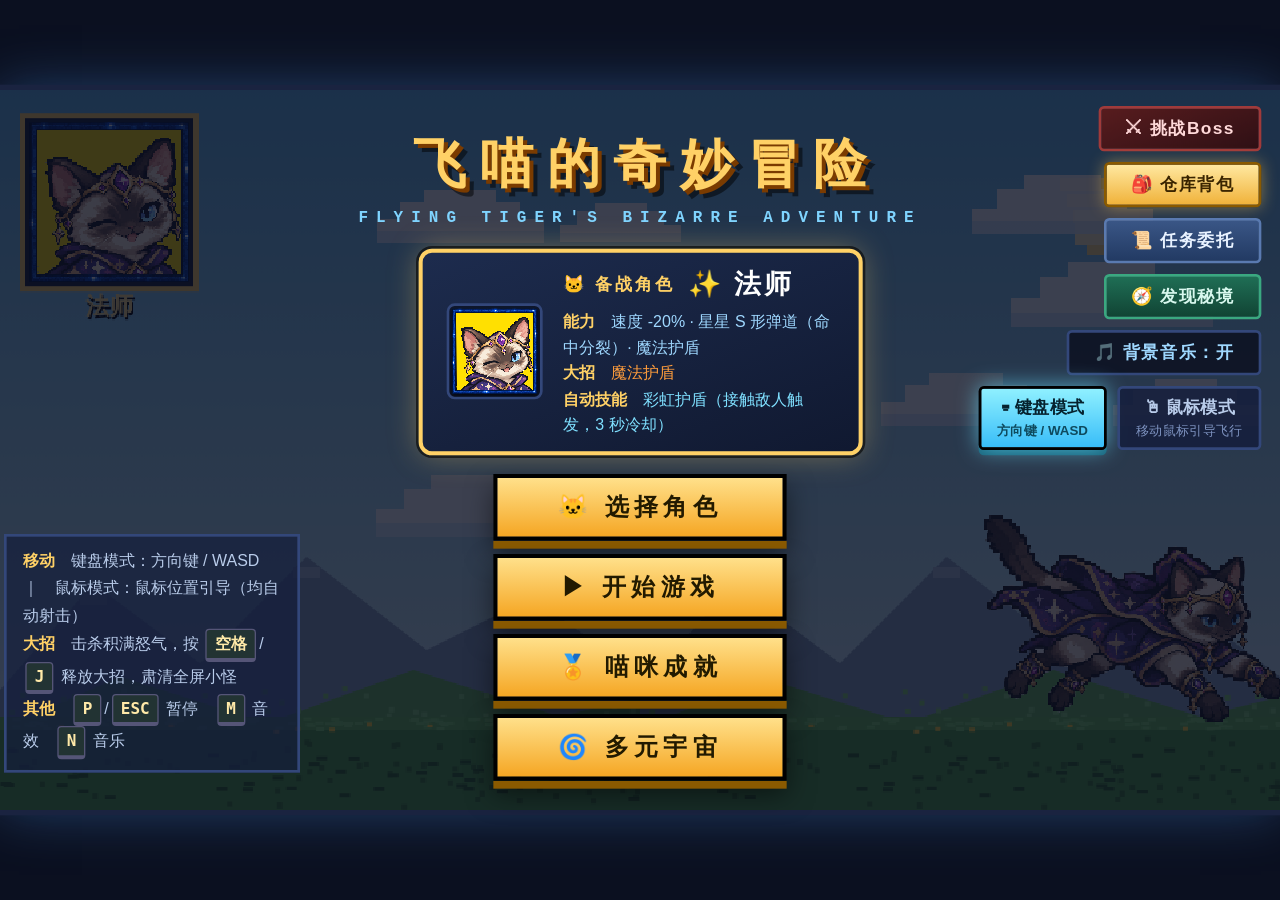
==== index.html @ e4de3551 "移除火焰/寒冰/毒液弹道的强制推荐(guaranteed)，三选一与Boss挑战部署不再锁卡 删除 flame/poison/ice 三张元素弹道卡的 guaranteed 强制入选项规则；普通成长三" ====
﻿﻿﻿﻿﻿﻿﻿﻿﻿﻿﻿﻿﻿﻿﻿﻿﻿﻿﻿﻿﻿﻿﻿﻿﻿﻿<!DOCTYPE html>
<html lang="zh-CN">
<head>
<meta charset="UTF-8">
<meta name="viewport" content="width=device-width, initial-scale=1.0">
<meta http-equiv="Cache-Control" content="no-cache, must-revalidate">
<meta http-equiv="Pragma" content="no-cache">
<meta http-equiv="Expires" content="0">
<title>飞喵的奇妙冒险 · 横版弹幕射击</title>
<link rel="stylesheet" href="css/style.css?v=20260919r8">
</head>
<body>
<div id="game-wrap">
  <canvas id="game" width="960" height="540"></canvas>

  <!-- 局内 HUD -->
  <div id="hud" class="hidden">
    <!-- 左上角：轮次 / 成长 / 击破 / 命 -->
    <div class="hud-topleft">
      <div class="hud-info">
        <span id="round-text">第 1 轮</span>
        <span id="level-text">成长 0 次</span>
        <span id="score-text">击破 0</span>
        <span id="lives-text" class="lives-text">❤❤❤</span>
      </div>
    </div>
    <!-- 右上角：近战技能 + 音效/音乐开关 -->
    <div class="hud-right">
      <div id="melee-box" title="近战爪击">
        <div id="melee-icon">爪</div>
        <div id="melee-cd"></div>
      </div>
      <div class="hud-btns">
        <button id="bgm-btn" type="button">音乐 开</button>
        <button id="mute-btn" type="button">音效 开</button>
      </div>
    </div>
    <!-- 左下角：生命 / 能量 -->
    <div class="hud-bottomleft">
      <div class="bar-row">
        <span class="bar-label">生命</span>
        <div class="bar-outer">
          <div id="hp-bar" class="bar-inner hp"></div>
          <span id="hp-text" class="bar-text">100/100</span>
        </div>
      </div>
      <div class="bar-row">
        <span class="bar-label">能量</span>
        <div class="bar-outer energy-outer">
          <div id="xp-bar" class="bar-inner xp"></div>
          <span id="xp-text" class="bar-text">0/10</span>
        </div>
      </div>
    </div>
    <!-- 屏幕中线正下方：怒气 -->
    <div class="hud-rage">
      <span class="rage-label">怒气</span>
      <div class="bar-outer rage-outer" id="rage-box">
        <div id="rage-bar" class="bar-inner rage"></div>
        <span id="rage-text" class="bar-text rage-text">0/100</span>
      </div>
    </div>
  </div>

  <!-- Boss 血条 -->
  <div id="boss-hud" class="hidden">
    <div id="boss-name">火焰飞猪王</div>
    <div class="boss-bar-outer">
      <div class="boss-bar-clip">
        <div id="boss-bar-ghost" class="boss-bar-layer"></div>
        <div id="boss-bar" class="boss-bar-inner"></div>
        <div class="boss-bar-sheen"></div>
        <div id="boss-bar-flash" class="boss-bar-layer"></div>
        <canvas id="boss-bar-fx"></canvas>
      </div>
    </div>
  </div>

  <!-- Boss 预警 -->
  <div id="boss-warn" class="hidden">
    <div class="warn-flash"></div>
    <div class="warn-text">⚠ 警 告 ⚠<br><span id="warn-sub">强大的气息逼近了！</span></div>
  </div>

  <!-- 升级三选一 -->
  <div id="levelup" class="hidden">
    <div class="lu-title" id="lu-title">⚡ 飞喵成长 ⚡</div>
    <div class="lu-sub" id="lu-sub">选择一项强化（按 1 / 2 / 3 或点击）</div>
    <!-- Boss 挑战·战前部署：进度 + 自动选择 -->
    <div id="lu-deploy-bar" class="hidden">
      <span id="lu-deploy-prog">战前部署 0/24</span>
      <button id="lu-auto-btn" type="button">🤖 自动选择</button>
    </div>
    <div id="lu-cards"></div>
  </div>

  <!-- 开始菜单 -->
  <div id="menu">
    <!-- 右上角：仓库入口 + 任务委托 + 秘境发现 + 背景音乐开关 + 操作模式切换 -->
    <div class="menu-topright">
      <button id="menu-bc-btn" class="audio-btn bc-entry-btn" type="button">⚔ 挑战Boss</button>
      <button id="menu-wh-btn" class="audio-btn wh-entry-btn" type="button">🎒 仓库背包</button>
      <button id="menu-mission-btn" class="audio-btn ms-entry-btn" type="button">📜 任务委托</button>
      <button id="menu-discover-btn" class="audio-btn dv-entry-btn" type="button">🧭 发现秘境<span class="entry-dot"></span></button>
      <button id="menu-bgm-btn" class="audio-btn" type="button">🎵 背景音乐：开</button>
      <div class="mode-row">
        <button id="mode-keyboard" class="mode-btn active" type="button">⌨ 键盘模式<small>方向键 / WASD</small></button>
        <button id="mode-mouse" class="mode-btn" type="button">🖱 鼠标模式<small>移动鼠标引导飞行</small></button>
      </div>
    </div>

    <div class="title-cn">飞喵的奇妙冒险</div>
    <div class="title-en">FLYING TIGER'S BIZARRE ADVENTURE</div>

    <!-- 备战角色（醒目）：头像 + 名称 + 能力/大招/自动技能 -->
    <div class="standby-hero">
      <div class="standby-avatar" id="standby-avatar"></div>
      <div class="standby-info">
        <div class="standby-row">
          <span class="standby-label">🐱 备战角色</span>
          <span id="standby-name">小白</span>
        </div>
        <div class="standby-detail" id="standby-detail"></div>
      </div>
    </div>

    <div class="menu-main">
      <button id="select-btn" class="big-btn" type="button">🐱 选择角色</button>
      <button id="start-btn" class="big-btn" type="button">▶ 开始游戏</button>
      <button id="ach-btn" class="big-btn ach-btn" type="button">🏅 喵咪成就</button>
      <button id="menu-map-btn" class="big-btn map-btn" type="button" title="点击切换地图">🌀 多元宇宙</button>
    </div>

    <!-- 操作说明：左侧靠下（去掉近战/强化/轮次） -->
    <div class="menu-ctrl">
      <div><b>移动</b>　键盘模式：方向键 / WASD　｜　鼠标模式：鼠标位置引导（均自动射击）</div>
      <div><b>大招</b>　击杀积满怒气，按 <kbd>空格</kbd>/<kbd>J</kbd> 释放大招，肃清全屏小怪</div>
      <div><b>其他</b>　<kbd>P</kbd>/<kbd>ESC</kbd> 暂停　<kbd>M</kbd> 音效　<kbd>N</kbd> 音乐</div>
    </div>
  </div>

  <!-- 暂停 -->
  <div id="pause" class="hidden">
    <div class="pause-text">暂 停</div>
    <div class="pause-btns">
      <button id="pause-resume-btn" class="pause-btn" type="button">▶ 继续游戏</button>
      <button id="pause-restart-btn" class="pause-btn" type="button">↻ 重新开始</button>
      <button id="pause-select-btn" class="pause-btn" type="button">🐱 角色选择</button>
    </div>
  </div>

  <!-- 角色选择 -->
  <div id="charsel" class="hidden">
    <div id="charsel-title">选择出战角色</div>
    <div id="char-grid"></div>
    <button id="char-back-btn" class="pause-btn alt" type="button">← 返回菜单</button>
  </div>

  <!-- 喵咪成就 -->
  <div id="ach-panel" class="hidden">
    <div id="ach-title">🏅 喵咪成就</div>
    <div id="ach-progress">已解锁 0 / 0</div>
    <div id="ach-list"></div>
    <button id="ach-back-btn" class="pause-btn alt" type="button">← 返回菜单</button>
  </div>

  <!-- 仓库（背包）：藏品 / 文书 / 道具 -->
  <div id="wh-panel" class="hidden">
    <div id="wh-head">
      <div id="wh-title">🎒 仓库</div>
      <div class="wh-tabs">
        <button class="wh-tab active" type="button" data-tab="coll">🏺 藏品</button>
        <button class="wh-tab" type="button" data-tab="doc">📜 文书</button>
        <button class="wh-tab" type="button" data-tab="item">🎁 道具</button>
      </div>
      <button id="wh-back-btn" class="pause-btn alt" type="button">← 返回菜单</button>
    </div>
    <div id="wh-body">
      <!-- 藏品列表（20 槽位） -->
      <div id="wh-coll-list" class="wh-view"></div>
      <!-- 藏品详情 -->
      <div id="wh-coll-detail" class="wh-view wh-detail hidden">
        <div class="wh-cd-left">
          <div id="wh-cd-canvas-box"></div>
        </div>
        <div class="wh-cd-right">
          <div id="wh-cd-name"></div>
          <div id="wh-cd-desc"></div>
          <div class="wh-cd-meta"><b>来源</b><span id="wh-cd-source"></span></div>
          <div class="wh-cd-meta"><b>发现者</b><span id="wh-cd-finder"></span></div>
          <div id="wh-cd-reward"></div>
          <div id="wh-cd-prog-txt"></div>
          <div class="wh-prog-outer wh-cd-bar"><div id="wh-cd-prog-inner" class="wh-prog-inner"></div></div>
          <button id="wh-invest-btn" class="wh-invest-btn" type="button"></button>
          <button id="wh-cd-back" class="pause-btn alt" type="button">← 返回藏品列表</button>
        </div>
      </div>
      <!-- 文书列表（20 槽位） -->
      <div id="wh-doc-list" class="wh-view"></div>
      <!-- 文书阅读器 -->
      <div id="wh-doc-reader" class="wh-view wh-reader hidden">
        <div class="wh-dr-head">
          <div id="wh-dr-title"></div>
          <div id="wh-dr-author"></div>
        </div>
        <div class="wh-dr-content">
          <div id="wh-dr-art"></div>
          <div id="wh-dr-text"></div>
        </div>
        <button id="wh-dr-back" class="pause-btn alt" type="button">← 返回文书列表</button>
      </div>
      <!-- 道具列表 -->
      <div id="wh-item-list" class="wh-view hidden"></div>
    </div>
  </div>

  <!-- 任务委托 -->
  <div id="ms-panel" class="hidden">
    <div id="ms-head">
      <div id="ms-title">📜 任务委托</div>
      <div id="ms-fish">🐟 小鱼干 0</div>
      <button id="ms-back-btn" class="pause-btn alt" type="button">← 返回菜单</button>
    </div>
    <div id="ms-body">
      <div id="ms-list"></div>
      <div id="ms-detail"></div>
    </div>
  </div>

  <!-- 秘境发现 -->
  <div id="dv-panel" class="hidden">
    <div id="dv-head">
      <div id="dv-title">🧭 发现秘境</div>
      <button id="dv-back-btn" class="pause-btn alt" type="button">← 返回菜单</button>
    </div>
    <div id="dv-grid"></div>
  </div>

  <!-- 阵亡委托结算 -->
  <div id="ms-settle" class="hidden">
    <div class="ms-settle-box">
      <div class="ms-settle-top">
        <span id="mss-count">委托结果 1/1</span>
        <span id="mss-skip" role="button">跳过全部</span>
      </div>
      <div id="mss-body"></div>
      <button id="mss-next" class="pause-btn" type="button">下一个</button>
    </div>
  </div>

  <!-- 游戏结束 -->
  <div id="gameover" class="hidden">
    <div class="go-title">飞喵陨落</div>
    <div id="go-stats" class="go-stats"></div>
    <div class="go-btns">
      <button id="restart-btn" class="big-btn" type="button">↻ 再战一场</button>
      <button id="home-btn" class="big-btn go-home" type="button">🏠 返回主页</button>
    </div>
  </div>

  <!-- 月痕沙海通关奖励 -->
  <div id="reward" class="hidden">
    <div class="reward-inner">
      <div class="reward-title">🏆 通关奖励 🏆</div>
      <div class="reward-sub">你战胜了狮身人面像，从墓室中带出了……</div>
      <div class="reward-coin">
        <div class="coin-icon">🪙</div>
        <div class="coin-name">古钱币</div>
        <div class="coin-amount">× 1</div>
      </div>
      <div class="reward-hint" id="reward-hint">（4 秒后可点击任意位置返回主界面）</div>
    </div>
  </div>

  <!-- Boss 挑战：Boss 选择界面 -->
  <div id="bc-panel" class="hidden">
    <div id="bc-head">
      <div id="bc-title">⚔ Boss 挑战</div>
      <div id="bc-fish">🐟 小鱼干 0</div>
      <button id="bc-back-btn" class="pause-btn alt" type="button">← 返回菜单</button>
    </div>
    <div id="bc-tip">点击 Boss 卡片发起讨伐 · 限定 Boss 在专属场景作战，通用 Boss 进入随机场景</div>
    <div id="bc-list-body"></div>
  </div>

  <!-- Boss 挑战：5 秒倒计时 -->
  <div id="bc-countdown" class="hidden">
    <div id="bc-cd-label">⚔ Boss 即将登场 ⚔</div>
    <div id="bc-cd-num">5</div>
  </div>

  <!-- Boss 挑战：结算（战斗结算 + 委托结果） -->
  <div id="bc-settle" class="hidden">
    <div class="bc-settle-box">
      <div id="bc-settle-title">🏆 讨伐成功</div>
      <div id="bc-settle-stat" class="bc-settle-block"></div>
      <div id="bc-settle-mission" class="bc-settle-block"></div>
      <button id="bc-settle-btn" class="bc-settle-btn" type="button">返回主页</button>
    </div>
  </div>

  <!-- 子弹风格二选一（预览 ?styleui=1） -->
  <div id="stylepick" class="hidden">
    <button id="sp-close" type="button">×</button>
    <div class="sp-head">
      <div class="sp-kicker">基础子弹已达最高强度</div>
      <div class="sp-title" id="sp-title">小白 · 风格觉醒</div>
      <div class="sp-sub">选择一条专属风格路线，立即替换全部基础弹道（多弹道 / 分裂弹 / 并行弹）；元素附加弹不受影响，风格一旦选定不可更换</div>
    </div>
    <div class="sp-switch">
      <button id="sp-prev" type="button">‹</button>
      <div class="sp-hero">
        <img id="sp-avatar" alt="">
        <span id="sp-hero-name">小白</span>
        <span class="sp-base-tag">基础弹：<b id="sp-base"></b></span>
      </div>
      <button id="sp-next" type="button">›</button>
    </div>
    <div id="sp-cards"></div>
    <div class="sp-foot">风格预览：点击卡片或按 1 / 2 查看锁定反馈　·　← / → 切换英雄（共 7 名）　·　Esc 关闭</div>
  </div>

  <!-- Boss 挑战：奖励 -->
  <div id="bc-reward" class="hidden">
    <div class="bc-rw-box">
      <div class="bc-rw-title">🎁 讨伐赏金</div>
      <div class="bc-rw-fish">🐟</div>
      <div id="bc-rw-name" class="bc-rw-name"></div>
      <div id="bc-rw-amount" class="bc-rw-amount"></div>
      <button id="bc-rw-btn" class="bc-settle-btn go" type="button">收下并返回</button>
    </div>
  </div>
</div>

<script src="js/sprites.js?v=20260917r3"></script>
<script src="js/characters.js?v=20260914r2"></script>
<script src="js/bulletstyles.js?v=20260919r1"></script>
<script src="js/config.js?v=20260919r18"></script>
<script src="js/audio.js?v=20260917r1"></script>
<script src="js/music.js?v=20260914r3"></script>
<script src="js/achievements.js?v=20260909r2"></script>
<script src="js/warehouse.js?v=20260914r4"></script>
<script src="js/missions.js?v=20260914r2"></script>
<script src="js/entities.js?v=20260919r30"></script>
<script src="js/hazards.js?v=20260916r3"></script>
<script src="js/bosses.js?v=20260919r13"></script>
<script src="js/bosschallenge.js?v=20260919r4"></script>
<script src="js/game.js?v=20260919r30"></script>
</body>
</html>
---- css/style.css ----
/* ========== 飞虎的奇妙冒险 · 像素风样式 ========== */
* { margin: 0; padding: 0; box-sizing: border-box; }

html, body {
  width: 100%; height: 100%;
  background: #0b1020;
  overflow: hidden;
  font-family: "Microsoft YaHei", "PingFang SC", "SimHei", sans-serif;
  user-select: none;
  -webkit-user-select: none;
}

#game-wrap {
  position: absolute;
  left: 50%; top: 50%;
  transform: translate(-50%, -50%);
  width: 960px; height: 540px;
  box-shadow: 0 0 0 4px #1a2340, 0 0 40px rgba(80, 160, 255, .35);
  background: #000;
}

canvas {
  display: block;
  width: 960px; height: 540px;
  image-rendering: pixelated;
  image-rendering: crisp-edges;
}

.hidden { display: none !important; }

kbd {
  display: inline-block;
  background: #233; color: #ffe9a8;
  border: 1px solid #557; border-bottom-width: 3px;
  border-radius: 3px;
  padding: 0 6px; margin: 0 2px;
  font-family: monospace; font-weight: bold;
}

/* ---------- HUD ---------- */
#hud {
  position: absolute; inset: 0;
  pointer-events: none;
  text-shadow: 1px 1px 0 #000;
}
.hud-topleft { position: absolute; top: 10px; left: 14px; }
.hud-bottomleft {
  position: absolute; bottom: 12px; left: 14px;
  display: flex; flex-direction: column; gap: 6px;
}
.hud-rage {
  position: absolute; bottom: 12px; left: 50%; transform: translateX(-50%);
  display: flex; flex-direction: column; align-items: center; gap: 3px;
}
.rage-label {
  font-size: 12px; font-weight: 900; color: #ffc078;
  letter-spacing: 4px; text-shadow: 1px 1px 0 #000;
}
.bar-row { display: flex; align-items: center; gap: 8px; }
.bar-label {
  width: 34px; font-size: 13px; font-weight: bold; color: #fff;
  letter-spacing: 2px;
}
.bar-outer {
  width: 220px; height: 18px;
  background: rgba(10, 14, 30, .75);
  border: 2px solid #000;
  box-shadow: 0 0 0 2px rgba(255,255,255,.25);
  position: relative; overflow: hidden;
}
.bar-inner { height: 100%; width: 100%; transition: width .15s; }
.bar-inner.hp { background: linear-gradient(to bottom, #ff6b6b 0%, #ff6b6b 40%, #c92a2a 60%, #c92a2a 100%); }
.bar-inner.xp { background: linear-gradient(to bottom, #74e0ff 0%, #38bdf8 50%, #0369a1 100%); }
.bar-inner.rage { background: linear-gradient(to bottom, #ffe08a 0%, #ffb03c 45%, #e8590c 100%); transition: width .15s; }
/* 怒气框体：窄一点、厚一点 */
.rage-outer { width: 180px; height: 22px; }
.rage-text { color: #fff !important; }
/* 数值文字：框体中心、白色 */
.bar-text {
  position: absolute; inset: 0;
  display: flex; align-items: center; justify-content: center;
  font-size: 11px; font-weight: 900; color: #fff;
  text-shadow: 1px 1px 0 #000, -1px -1px 0 #000, 1px -1px 0 #000, -1px 1px 0 #000;
  pointer-events: none;
  letter-spacing: 0.5px;
}
#rage-box.ready {
  box-shadow: 0 0 0 2px rgba(255,209,102,.95), 0 0 16px rgba(255,150,40,.95);
  animation: ragepulse .55s infinite alternate;
}
@keyframes ragepulse {
  from { filter: brightness(1); }
  to { filter: brightness(1.55); }
}
.hud-info { display: flex; gap: 14px; margin-top: 2px; font-size: 13px; color: #ffe08a; font-weight: bold; }
.lives-text { color: #ff5d73; letter-spacing: 2px; }

.hud-right {
  position: absolute; top: 10px; right: 14px;
  display: flex; flex-direction: column; align-items: flex-end; gap: 8px; pointer-events: auto;
}
#melee-box {
  position: relative;
  width: 56px; height: 56px;
  border: 3px solid #000;
  box-shadow: 0 0 0 2px rgba(255,255,255,.4), 0 0 12px rgba(255,209,102,.35);
  background: rgba(10,14,30,.85);
  overflow: hidden;
}
#melee-icon {
  position: absolute; inset: 0;
  display: flex; align-items: center; justify-content: center;
  font-size: 26px; font-weight: bold; color: #ffd166;
}
#melee-cd {
  position: absolute; left: 0; top: 0; right: 0; height: 0%;
  background: rgba(0,0,0,.65);
}
.hud-btns { display: flex; gap: 8px; pointer-events: auto; }
#mute-btn, #bgm-btn {
  pointer-events: auto;
  background: rgba(10,14,30,.8); color: #9fd8ff;
  border: 2px solid #000; box-shadow: 0 0 0 2px rgba(255,255,255,.25);
  font-family: inherit; font-size: 12px; font-weight: bold;
  padding: 4px 8px; cursor: pointer;
}
#mute-btn:hover, #bgm-btn:hover { color: #fff; }

/* ---------- Boss 血条（像素风 + 斩击/灼烧演出） ---------- */
#boss-hud {
  position: absolute; top: 24px; left: 50%; transform: translateX(-50%);
  width: 560px; text-align: center;
  text-shadow: 2px 2px 0 #000;
}
#boss-name {
  font-size: 17px; font-weight: bold; color: #ffb3a7;
  letter-spacing: 5px; margin-bottom: 5px;
}
.boss-bar-outer {
  position: relative;
  height: 22px;
  background:
    repeating-linear-gradient(0deg, rgba(0,0,0,.25) 0 2px, rgba(255,255,255,.04) 2px 4px),
    linear-gradient(to bottom, #585e69 0%, #434850 38%, #31353d 72%, #24272e 100%);
  border: 3px solid #000;
  box-shadow: 0 0 0 2px #8d9bb8, 0 0 0 4px #000, 0 0 16px rgba(255,70,60,.55);
}
/* 内层裁切：所有血条层与特效一律压缩在框体内 */
.boss-bar-clip {
  position: absolute; inset: 0; overflow: hidden;
}
/* 框体四角像素铆钉 */
.boss-bar-outer::before {
  content: ''; position: absolute; left: 0; top: 0; right: 0; bottom: 0;
  pointer-events: none; z-index: 6;
  background:
    linear-gradient(#c9d4ea, #c9d4ea) left 0 top 0 / 5px 5px no-repeat,
    linear-gradient(#c9d4ea, #c9d4ea) right 0 top 0 / 5px 5px no-repeat,
    linear-gradient(#5a6a86, #5a6a86) left 0 bottom 0 / 5px 5px no-repeat,
    linear-gradient(#5a6a86, #5a6a86) right 0 bottom 0 / 5px 5px no-repeat;
}
.boss-bar-layer {
  position: absolute; left: 0; top: 0; height: 100%;
  width: 100%;
}
#boss-bar-ghost {
  z-index: 1;
  background: linear-gradient(to bottom, #fffce0 0%, #ffe76a 30%, #ffc22e 60%, #f08808 100%);
  box-shadow: inset -5px 0 0 #fffbe6, inset 0 0 6px rgba(255,255,255,.65), 0 0 12px rgba(255,210,70,.9);
}
.boss-bar-inner {
  position: absolute; left: 0; top: 0;
  z-index: 2;
  height: 100%; width: 100%;
  background:
    repeating-linear-gradient(90deg, rgba(0,0,0,.22) 0 2px, rgba(0,0,0,0) 2px 14px),
    repeating-linear-gradient(0deg, rgba(255,255,255,.05) 0 2px, rgba(0,0,0,.07) 2px 4px),
    linear-gradient(to bottom, #f25548 0%, #d62318 40%, #a8120f 75%, #7c0a0a 100%);
  transition: width .1s;
}
/* 顶部像素高光 + 周期扫光 */
.boss-bar-sheen {
  position: absolute; inset: 0; z-index: 3; pointer-events: none;
  background:
    linear-gradient(to bottom, rgba(255,255,255,.55) 0 2px, rgba(255,255,255,.18) 2px 4px, rgba(255,255,255,0) 8px);
  overflow: hidden;
}
.boss-bar-sheen::after {
  content: ''; position: absolute; top: -2px; bottom: -2px; width: 46px;
  left: -60px;
  background: linear-gradient(105deg, rgba(255,255,255,0) 0%, rgba(255,255,255,.28) 45%, rgba(255,255,255,.5) 50%, rgba(255,255,255,.28) 55%, rgba(255,255,255,0) 100%);
  animation: bossBarShine 3.2s steps(10) infinite;
}
@keyframes bossBarShine {
  0%, 72% { left: -60px; }
  100% { left: 105%; }
}
#boss-bar-flash {
  z-index: 4;
  background: #fff;
  opacity: 0;
}
#boss-bar-fx {
  position: absolute; inset: 0;
  width: 100%; height: 100%;
  z-index: 5; pointer-events: none;
  image-rendering: pixelated;
}

/* ---------- Boss 预警 ---------- */
#boss-warn {
  position: absolute; inset: 0;
  display: flex; align-items: center; justify-content: center;
  background: rgba(120, 0, 0, .18);
  z-index: 20;
}
.warn-flash {
  position: absolute; inset: 0;
  background: radial-gradient(ellipse at center, transparent 40%, rgba(255,0,0,.35));
  animation: warnflash .5s steps(2) infinite;
}
@keyframes warnflash { 50% { opacity: .25; } }
.warn-text {
  position: relative;
  font-size: 44px; font-weight: 900; color: #ff3b3b;
  letter-spacing: 10px; text-align: center;
  text-shadow: 3px 3px 0 #000, -2px -2px 0 #ffd9d9;
  animation: warnshake .18s infinite;
}
.warn-text span { font-size: 18px; letter-spacing: 4px; color: #ffe0e0; }
@keyframes warnshake {
  0% { transform: translate(2px, 1px); }
  50% { transform: translate(-2px, -1px); }
  100% { transform: translate(1px, -2px); }
}

/* ---------- 升级三选一 ---------- */
#levelup {
  position: absolute; inset: 0; z-index: 30;
  background: rgba(6, 10, 26, .82);
  display: flex; flex-direction: column; align-items: center; justify-content: center;
  gap: 14px;
}
.lu-title {
  font-size: 34px; font-weight: 900; color: #ffd166;
  letter-spacing: 10px; text-shadow: 3px 3px 0 #000, 0 0 24px rgba(255,209,102,.5);
}
.lu-sub { font-size: 14px; color: #bfe3ff; letter-spacing: 2px; }
#lu-cards { display: flex; gap: 22px; margin-top: 8px; }
.lu-card {
  position: relative;
  width: 210px; min-height: 240px;
  background: linear-gradient(180deg, #1c2b52, #101a36);
  border: 3px solid #000;
  box-shadow: 0 0 0 3px #4a6fa5, 0 10px 24px rgba(0,0,0,.6);
  padding: 14px 12px;
  text-align: center; cursor: pointer;
  display: flex; flex-direction: column; align-items: center; gap: 8px;
  transition: transform .12s, box-shadow .12s;
}
.lu-card:hover {
  transform: translateY(-8px) scale(1.04);
  box-shadow: 0 0 0 3px #ffd166, 0 16px 30px rgba(0,0,0,.7);
}
.lu-card .card-key {
  position: absolute; margin: -24px 0 0 -24px;
  background: #ffd166; color: #222; font-weight: 900;
  width: 26px; height: 26px; line-height: 26px;
  border: 2px solid #000; font-size: 14px;
}
.lu-card .card-icon { font-size: 40px; line-height: 1.2; filter: drop-shadow(2px 2px 0 #000); }
.lu-card .card-name { font-size: 19px; font-weight: 900; color: #ffe9a8; letter-spacing: 2px; }
.lu-card .card-lv { font-size: 12px; color: #7fe0ff; }
.lu-card .card-desc { font-size: 13px; color: #cfe4ff; line-height: 1.6; }
.lu-card.c-life { box-shadow: 0 0 0 3px #e05a5a, 0 10px 24px rgba(0,0,0,.6); }
.lu-card.c-atk  { box-shadow: 0 0 0 3px #ff9d3c, 0 10px 24px rgba(0,0,0,.6); }
.lu-card.c-way  { box-shadow: 0 0 0 3px #ffd166, 0 10px 24px rgba(0,0,0,.6); }
.lu-card.c-spd  { box-shadow: 0 0 0 3px #6be0ff, 0 10px 24px rgba(0,0,0,.6); }
.lu-card.c-tier { box-shadow: 0 0 0 3px #c99bff, 0 10px 24px rgba(0,0,0,.6); }
.lu-card.c-bomb { box-shadow: 0 0 0 3px #ff6b3d, 0 10px 24px rgba(0,0,0,.6); }

/* 推荐卡片标记 */
.lu-card.lu-recommend {
  border-color: #ffd166;
  animation: lu-rec-pulse 1.4s ease-in-out infinite;
}
.lu-card.lu-recommend .card-rec {
  position: absolute; top: -12px; right: -8px;
  background: #ff5252; color: #fff; font-size: 11px; font-weight: 900;
  padding: 2px 8px; border: 2px solid #000; border-radius: 8px;
  letter-spacing: 1px;
}
@keyframes lu-rec-pulse {
  0%,100% { box-shadow: 0 0 0 3px #ffd166, 0 0 16px rgba(255,209,102,.5), 0 10px 24px rgba(0,0,0,.6); }
  50%     { box-shadow: 0 0 0 4px #ffe066, 0 0 28px rgba(255,224,102,.8), 0 10px 24px rgba(0,0,0,.6); }
}

/* ---------- 菜单 / 结束 ---------- */
#gameover, #pause {
  position: absolute; inset: 0; z-index: 40;
  display: flex; flex-direction: column; align-items: center; justify-content: center;
  background: rgba(8, 12, 30, .78);
  gap: 8px; text-align: center;
}
#menu {
  position: absolute; inset: 0; z-index: 40;
  display: flex; flex-direction: column; align-items: center; justify-content: flex-start;
  background: rgba(8, 12, 30, .78);
  padding-top: 28px;
  gap: 10px; text-align: center;
}
.title-cn {
  font-size: 40px; font-weight: 900; color: #ffd166;
  letter-spacing: 10px; text-indent: 10px;
  text-shadow: 3px 3px 0 #7a3b00, 6px 6px 0 rgba(0,0,0,.5);
}
.title-en {
  font-family: "Courier New", monospace;
  font-size: 12px; letter-spacing: 6px; color: #7fd4ff; font-weight: bold;
  margin-top: -4px;
}

/* 右上角：背景音乐开关 + 操作模式切换（纵向排列、右对齐） */
.menu-topright {
  position: absolute; top: 12px; right: 14px;
  display: flex; flex-direction: column; align-items: flex-end; gap: 8px;
  z-index: 20;
}

/* 备战角色醒目展示区 */
.standby-hero {
  display: flex; align-items: center; gap: 16px;
  background: linear-gradient(160deg, rgba(28, 42, 78, .85), rgba(14, 22, 46, .92));
  border: 3px solid #ffd166;
  box-shadow: 0 0 0 2px rgba(0,0,0,.6), 0 0 22px rgba(255, 209, 102, .35);
  border-radius: 10px;
  padding: 10px 18px;
  margin-top: 6px;
  width: 333px;
}
.standby-avatar {
  width: 72px; height: 72px; flex: 0 0 auto;
  background: rgba(8,12,28,.6);
  border: 2px solid #33477a; border-radius: 6px;
  display: flex; align-items: center; justify-content: center;
  overflow: hidden;
}
.standby-avatar img {
  max-width: 64px; max-height: 66px;
  image-rendering: pixelated;
  filter: drop-shadow(0 2px 2px rgba(0,0,0,.6));
}
.standby-info { text-align: left; min-width: 0; flex: 1; }
.standby-row {
  display: flex; align-items: center; gap: 10px;
  font-size: 15px; color: #dcecff;
}
.standby-label { font-size: 13px; font-weight: 900; color: #ffd166; letter-spacing: 2px; }
#standby-name { font-size: 20px; font-weight: 900; color: #fff; letter-spacing: 2px; }
.standby-detail {
  margin-top: 6px;
  font-size: 12px; color: #bfe3ff; line-height: 1.6;
}
.standby-detail .sd-line { display: block; }
.standby-detail b { color: #ffd166; font-weight: 900; }
.standby-detail .sd-trait { color: #9fd8ff; }
.standby-detail .sd-ult { color: #ff9d3c; }
.standby-detail .sd-auto { color: #7fe0ff; }

/* 主菜单按钮组（选择角色 / 开始游戏 / 地图 / 操作模式） */
.menu-main {
  display: flex; flex-direction: column; align-items: center; gap: 10px;
  margin-top: 4px;
}
.menu-ctrl {
  position: absolute; top: 333px; left: 3px;
  font-size: 12px; color: #b9ccea; line-height: 1.7;
  background: rgba(20,30,60,.7); border: 2px solid #33477a;
  padding: 8px 12px;
  text-align: left;
  width: 222px;
}
.menu-ctrl b { color: #ffd166; }

/* 操作模式选择（右上角音乐开关下方） */
.mode-row {
  display: flex; align-items: center; justify-content: flex-end; gap: 8px;
}
.mode-btn {
  font-family: inherit; cursor: pointer;
  font-size: 13px; font-weight: 900; color: #b9ccea;
  background: rgba(20,30,60,.85);
  border: 2px solid #33477a; border-radius: 4px;
  padding: 5px 12px;
  display: flex; flex-direction: column; align-items: center; gap: 2px;
  transition: transform .08s, border-color .12s, color .12s, box-shadow .12s;
}
.mode-btn small { font-size: 10px; font-weight: 400; color: #7e93c0; }
.mode-btn:hover { border-color: #6be0ff; color: #dcecff; }
.mode-btn.active {
  color: #06222e;
  background: linear-gradient(to bottom, #8ff0ff, #38bdf8);
  border-color: #000;
  box-shadow: 0 0 16px rgba(107,224,255,.65), 0 4px 0 #155e75;
}
.mode-btn.active small { color: #0e4a5e; font-weight: 700; }
.mode-btn:active { transform: translateY(2px); }

.audio-btn {
  font-family: inherit; cursor: pointer;
  font-size: 13px; font-weight: 900; color: #9fd8ff;
  background: rgba(10,14,30,.8);
  border: 2px solid #33477a; border-radius: 4px;
  padding: 6px 18px; letter-spacing: 1px;
  transition: transform .08s, border-color .12s, color .12s;
}
.audio-btn:hover { border-color: #6be0ff; color: #fff; }
.audio-btn:active { transform: translateY(2px); }
.audio-btn.off { color: #7e93c0; }
.big-btn {
  font-family: inherit; font-size: 18px; font-weight: 900; letter-spacing: 4px;
  color: #221a00;
  background: linear-gradient(to bottom, #ffe08a, #f5a623);
  border: 3px solid #000;
  box-shadow: 0 6px 0 #8a5a00, 0 10px 20px rgba(0,0,0,.5);
  padding: 10px 28px; cursor: pointer;
  width: 220px;
  text-align: center;
}
.big-btn:hover { filter: brightness(1.1); }
.big-btn:active { transform: translateY(4px); box-shadow: 0 2px 0 #8a5a00; }

/* 罗马角斗场按钮：金黄底 + 火焰燃烧感（明灭渐变 + 火舌摆动 + 橙红光晕） */
.flame-btn {
  position: relative;
  z-index: 1;
  color: #3a1500;
  border-color: #5a1f00;
  background:
    radial-gradient(circle at 50% 125%, rgba(255,255,210,0.95), rgba(255,190,0,0) 55%),
    linear-gradient(to bottom, #fff3a0 0%, #ffc02e 38%, #ff7a00 78%, #e84000 100%);
  background-size: 100% 100%, 220% 240%;
  box-shadow: 0 6px 0 #7a2c00, 0 10px 20px rgba(0,0,0,.5),
    0 0 16px rgba(255,130,0,.85), 0 0 34px rgba(255,80,0,.45);
  text-shadow: 0 1px 0 rgba(255,255,255,.45);
  animation: flameFlicker 0.22s infinite alternate;
}
@keyframes flameFlicker {
  0%   { background-position: 0 0, 0 0; filter: brightness(1); }
  100% { background-position: 0 0, 36px -28px; filter: brightness(1.13); }
}
/* 按钮底边摆动的火舌 */
.flame-btn::before {
  content: '';
  position: absolute; left: -8px; right: -8px; bottom: -12px; height: 30px;
  background: radial-gradient(ellipse at center bottom,
    #ffd23b 0%, #ff7b2e 42%, rgba(255,60,0,0) 78%);
  filter: blur(1px);
  z-index: -1; pointer-events: none;
  animation: flameTongue 0.26s infinite alternate;
}
@keyframes flameTongue {
  0%   { transform: scaleY(0.75) skewX(-4deg); opacity: .8; }
  100% { transform: scaleY(1.3) skewX(5deg); opacity: 1; }
}
.flame-btn:active { box-shadow: 0 2px 0 #7a2c00, 0 0 12px rgba(255,130,0,.8); }

/* 碎礼花覆盖层（角斗场选图/击退怪物潮时满屏飘落） */
#confetti-layer {
  position: absolute; inset: 0; overflow: hidden;
  pointer-events: none; z-index: 70;
}
.confetti-piece {
  position: absolute; top: -18px;
  border-radius: 1px;
  animation-name: confettiFall;
  animation-timing-function: linear;
  animation-fill-mode: forwards;
}
@keyframes confettiFall {
  0%   { transform: translate3d(0, -20px, 0) rotate(0deg); opacity: 1; }
  85%  { opacity: 1; }
  100% { transform: translate3d(var(--sway, 40px), 580px, 0) rotate(720deg); opacity: .85; }
}

.go-title {
  font-size: 52px; font-weight: 900; color: #ff5b5b;
  letter-spacing: 12px; text-indent: 12px;
  text-shadow: 3px 3px 0 #000;
}
.go-stats {
  font-size: 16px; color: #dcecff; line-height: 2.2;
  background: rgba(20,30,60,.7); border: 2px solid #33477a;
  padding: 14px 40px;
}
.go-stats b { color: #ffd166; }
/* 死亡结算：再战一场 / 返回主页 双按钮并排 */
.go-btns {
  display: flex; gap: 18px; margin-top: 12px;
}
/* 返回主页：蓝灰次级风格，与金色主按钮区分 */
.big-btn.go-home {
  color: #eaf3ff;
  background: linear-gradient(to bottom, #5b7bb4, #33477a);
  box-shadow: 0 6px 0 #1c2a4e, 0 10px 20px rgba(0,0,0,.5);
}
.big-btn.go-home:active { box-shadow: 0 2px 0 #1c2a4e; }
.pause-text {
  font-size: 46px; font-weight: 900; color: #ffe9a8;
  letter-spacing: 14px; text-indent: 14px; text-shadow: 3px 3px 0 #000;
}
.pause-text span { font-size: 16px; letter-spacing: 4px; color: #bfe3ff; }

/* ---------- 暂停按钮 ---------- */
.pause-btns {
  display: flex; flex-direction: column; align-items: center;
  gap: 14px; margin-top: 26px;
}
.pause-btn {
  font-family: inherit; font-size: 18px; font-weight: 900; letter-spacing: 4px;
  color: #221a00;
  background: linear-gradient(to bottom, #ffe08a, #f5a623);
  border: 3px solid #000;
  box-shadow: 0 6px 0 #8a5a00, 0 10px 20px rgba(0,0,0,.5);
  padding: 10px 28px; cursor: pointer;
  width: 240px; text-align: center;
}
.pause-btn:hover { filter: brightness(1.1); }
.pause-btn:active { transform: translateY(4px); box-shadow: 0 2px 0 #8a5a00; }

/* ---------- 角色选择界面 ---------- */
#charsel {
  position: absolute; inset: 0; z-index: 40;
  background: rgba(6, 10, 24, .94);
  display: flex; flex-direction: column; align-items: center;
  padding: 12px 10px 10px;
  overflow: hidden;
}
#charsel-title {
  font-size: 22px; font-weight: 900; color: #ffe08a;
  letter-spacing: 6px; text-shadow: 2px 2px 0 #000;
  margin-bottom: 8px;
}
.mid-btn {
  font-family: inherit; font-size: 17px; font-weight: 900; letter-spacing: 4px;
  color: #dff3ff;
  background: linear-gradient(to bottom, #3b5e8f, #22406b);
  border: 3px solid #000;
  box-shadow: 0 5px 0 #101c30, 0 8px 18px rgba(0,0,0,.5);
  padding: 10px 28px; cursor: pointer;
}
.mid-btn:hover { filter: brightness(1.15); }
.mid-btn:active { transform: translateY(3px); box-shadow: 0 2px 0 #101c30; }

/* ---------- 角色选择：竖排横长条列表 ---------- */
#char-grid {
  flex: 1; width: 100%;
  display: flex; flex-direction: column;
  gap: 5px;
  overflow-y: auto;
  padding: 2px 4px;
}
/* 竖排横长条 */
.char-bar {
  position: relative;
  flex: 0 0 auto; height: 70px;
  background: linear-gradient(160deg, rgba(28, 42, 78, .92), rgba(14, 22, 46, .96));
  border: 2px solid #33477a; border-radius: 6px;
  display: flex; align-items: stretch;
  overflow: hidden;
  transition: border-color .12s, box-shadow .12s;
}
.char-bar:hover { border-color: #6be0ff; }
.char-bar.picked {
  border-color: #ffd166;
  box-shadow: 0 0 0 2px rgba(255, 209, 102, .9), 0 0 18px rgba(255, 180, 40, .55);
  animation: charGlow 1.1s ease-in-out infinite;
}
@keyframes charGlow {
  0%,100% { box-shadow: 0 0 0 2px rgba(255,209,102,.9), 0 0 14px rgba(255,180,40,.45); }
  50%     { box-shadow: 0 0 0 2px rgba(255,236,170,1),  0 0 26px rgba(255,200,60,.85); }
}
.char-bar.locked { opacity: .5; }
/* 左侧头像（去掉头像框） */
.char-bar-avatar {
  flex: 0 0 auto; width: 66px; height: 100%;
  display: flex; align-items: center; justify-content: center;
  background: transparent;
  overflow: hidden;
}
.char-bar-avatar img {
  max-width: 60px; max-height: 64px;
  image-rendering: pixelated;
  filter: drop-shadow(0 2px 2px rgba(0,0,0,.6));
}
.char-bar.locked .char-bar-avatar img { filter: grayscale(1) brightness(.6); }
/* 右侧信息 */
.char-bar {
  cursor: pointer;
}
.char-bar-info {
  flex: 1 1 auto; min-width: 0;
  display: flex; flex-direction: column; justify-content: center;
  padding: 4px 140px 8px 10px;
  gap: 2px;
}
.char-bar-name { font-size: 15px; font-weight: 900; color: #fff; letter-spacing: 1px; text-shadow: 1px 1px 0 #000; }
.char-bar-tag {
  display: inline-block; font-size: 10px; font-weight: bold; color: #0e162e;
  background: #ffd166; border-radius: 3px; padding: 0 5px; margin-left: 6px;
  vertical-align: middle;
}
.char-bar-intro {
  font-size: 11px; color: #cfe4ff; line-height: 1.3;
  white-space: nowrap; overflow: hidden; text-overflow: ellipsis;
}
.char-bar-params {
  font-size: 11px; color: #ffd166; font-weight: bold; line-height: 1.25;
  white-space: nowrap; overflow: hidden; text-overflow: ellipsis;
}
/* 右上角状态徽章：纯展示，不响应点击（事件穿透到角色框） */
.char-status {
  position: absolute; top: 4px; right: 6px; z-index: 2;
  font-size: 10px; font-weight: 900; letter-spacing: 1px;
  color: #b9ccea; background: rgba(20,30,60,.9);
  border: 1.5px solid #33477a; border-radius: 10px;
  padding: 1px 9px; cursor: default; user-select: none;
  pointer-events: none;
}
.char-status.idle { color: #7e93c0; }
.char-status.ready { color: #221a00; background: #ffd166; border-color: #000; }
.char-status.coming { color: #ffd9a0; border-color: #6a4a2a; background: rgba(60,30,10,.8); }
/* 心情条：角色框右下角，最多 2 行 */
.char-mood {
  position: absolute; right: 6px; bottom: 6px; z-index: 2;
  width: 130px; max-width: 140px;
  display: -webkit-box; -webkit-box-orient: vertical;
  -webkit-line-clamp: 2; line-clamp: 2;
  font-size: 11px; font-weight: bold; color: #ffe08a;
  line-height: 1.3; text-align: right;
  letter-spacing: 0.5px;
  border-left: 2px dashed rgba(255, 209, 102, .3);
  padding: 0 0 0 6px;
  overflow: hidden;
}
.char-mood::before { content: '💭 '; }
/* 未解锁槽位 */
.char-bar-empty .char-empty-note {
  margin: auto; font-size: 13px; font-weight: 900; color: #55688f; letter-spacing: 2px;
}
#char-back-btn { margin-top: 8px; flex: none; }

/* ---------- 喵咪成就界面 ---------- */
#ach-panel {
  position: absolute; inset: 0; z-index: 45;
  background: rgba(6, 10, 24, .96);
  display: flex; flex-direction: column; align-items: center;
  padding: 14px 10px 10px;
  overflow: hidden;
}
#ach-title {
  font-size: 24px; font-weight: 900; color: #ffe08a;
  letter-spacing: 6px; text-shadow: 2px 2px 0 #000;
  margin-bottom: 4px;
}
#ach-progress {
  font-size: 13px; font-weight: 900; color: #6be0ff;
  background: rgba(20,30,60,.8); border: 2px solid #33477a; border-radius: 20px;
  padding: 3px 18px; margin-bottom: 8px; letter-spacing: 1px;
}
#ach-list {
  flex: 1; width: 100%; max-width: 860px;
  overflow-y: auto;
  padding: 2px 8px 8px;
  display: flex; flex-direction: column; gap: 10px;
}
.ach-sec { display: flex; flex-direction: column; gap: 6px; }
.ach-sec-title {
  font-size: 15px; font-weight: 900; color: #ffd166;
  letter-spacing: 2px; text-shadow: 1px 1px 0 #000;
  border-left: 4px solid #ffd166;
  padding-left: 8px;
}
.ach-grid {
  display: grid;
  grid-template-columns: repeat(auto-fill, minmax(250px, 1fr));
  gap: 6px;
}
.ach-card {
  display: flex; align-items: center; gap: 10px;
  background: linear-gradient(160deg, rgba(28, 42, 78, .85), rgba(14, 22, 46, .92));
  border: 2px solid #33477a; border-radius: 8px;
  padding: 8px 10px;
  transition: border-color .12s, box-shadow .12s;
}
.ach-card.locked { opacity: .62; filter: grayscale(.7); }
.ach-card.secret.locked { opacity: .45; }
.ach-card.unlocked {
  border-color: #ffd166;
  box-shadow: 0 0 10px rgba(255, 209, 102, .35);
  background: linear-gradient(160deg, rgba(58, 48, 22, .9), rgba(30, 26, 46, .94));
}

/* ---------- 月痕沙海通关奖励页 ---------- */
#reward {
  position: absolute; inset: 0; z-index: 60;
  background: rgba(10, 4, 24, .92);
  display: flex; align-items: center; justify-content: center;
  cursor: pointer;
}
.reward-inner {
  text-align: center;
  animation: rewardPop .5s cubic-bezier(.2, 1.4, .4, 1) both;
}
@keyframes rewardPop {
  0% { transform: scale(.6); opacity: 0; }
  100% { transform: scale(1); opacity: 1; }
}
.reward-title {
  font-size: 44px; font-weight: 900; color: #ffd166;
  letter-spacing: 8px; text-shadow: 3px 3px 0 #5a2a10, 0 0 20px rgba(255, 209, 102, .6);
  margin-bottom: 14px;
}
.reward-sub {
  font-size: 18px; color: #e8d8f0; margin-bottom: 30px;
}
.reward-coin {
  display: inline-flex; flex-direction: column; align-items: center; gap: 6px;
  background: linear-gradient(160deg, rgba(58, 42, 78, .8), rgba(28, 16, 46, .92));
  border: 3px solid #e8c06a; border-radius: 14px;
  padding: 24px 50px;
  box-shadow: 0 0 24px rgba(232, 192, 106, .5), inset 0 0 18px rgba(255, 220, 120, .25);
}
.coin-icon { font-size: 64px; filter: drop-shadow(0 0 8px rgba(255, 209, 102, .8)); }
.coin-name { font-size: 26px; font-weight: 900; color: #ffe08a; letter-spacing: 4px; }
.coin-amount { font-size: 20px; color: #fff5d0; }
.reward-hint {
  margin-top: 26px; font-size: 15px; color: #bfa8d0;
  animation: hintBlink 1.2s ease-in-out infinite;
}
@keyframes hintBlink {
  0%, 100% { opacity: .5; }
  50% { opacity: 1; }
}
.ach-icon {
  flex: 0 0 auto; width: 40px; height: 40px;
  display: flex; align-items: center; justify-content: center;
  font-size: 26px;
  background: rgba(8,12,28,.6); border: 2px solid #33477a; border-radius: 8px;
}
.ach-card.unlocked .ach-icon { border-color: #ffd166; }
.ach-info { flex: 1; min-width: 0; text-align: left; }
.ach-name {
  font-size: 14px; font-weight: 900; color: #fff; letter-spacing: 1px;
  text-shadow: 1px 1px 0 #000;
  white-space: nowrap; overflow: hidden; text-overflow: ellipsis;
}
.ach-card.unlocked .ach-name { color: #ffe9a8; }
.ach-desc {
  font-size: 11px; color: #b9ccea; line-height: 1.35; margin-top: 2px;
}
.ach-mark {
  flex: 0 0 auto;
  font-size: 18px; font-weight: 900; color: #6be0ff;
  text-shadow: 0 0 8px rgba(107,224,255,.8);
}
#ach-back-btn { margin-top: 8px; flex: none; }

/* ============================================================
 * 仓库系统（背包）：藏品 / 文书 / 道具
 * ============================================================ */
/* 主菜单右上角入口 */
.wh-entry-btn {
  color: #3a2500;
  background: linear-gradient(to bottom, #ffe8a0, #f0b23a);
  border-color: #8a5a00;
  font-weight: 900;
  box-shadow: 0 0 12px rgba(255, 200, 80, .45);
}
.wh-entry-btn:hover { border-color: #000; color: #1a1000; }

#wh-panel {
  position: absolute; inset: 0; z-index: 46;
  background: rgba(6, 10, 24, .96);
  display: flex; flex-direction: column;
  overflow: hidden;
}
#wh-head {
  flex: 0 0 auto;
  display: flex; align-items: center; gap: 14px;
  padding: 8px 14px;
  border-bottom: 2px solid #2a3a66;
  background: linear-gradient(to bottom, rgba(24,36,68,.95), rgba(10,16,36,.95));
}
#wh-title {
  font-size: 20px; font-weight: 900; color: #ffe08a;
  letter-spacing: 4px; text-shadow: 2px 2px 0 #000;
}
.wh-tabs { display: flex; gap: 8px; flex: 1; }
.wh-tab {
  font-family: inherit; cursor: pointer;
  font-size: 14px; font-weight: 900; letter-spacing: 2px;
  color: #9fd8ff;
  background: rgba(20,30,60,.85);
  border: 2px solid #33477a; border-radius: 4px;
  padding: 6px 18px;
  transition: border-color .12s, color .12s, box-shadow .12s;
}
.wh-tab:hover { border-color: #6be0ff; color: #fff; }
.wh-tab.active {
  color: #2a1c00;
  background: linear-gradient(to bottom, #ffe08a, #f5a623);
  border-color: #000;
  box-shadow: 0 0 14px rgba(255,200,80,.55);
}
#wh-back-btn { flex: 0 0 auto; padding: 6px 16px; font-size: 13px; width: auto; }

#wh-body { flex: 1 1 auto; position: relative; min-height: 0; }
.wh-view {
  position: absolute; inset: 0;
  overflow-y: auto;
  padding: 10px 14px;
}

/* ---------- 通用卡片 ---------- */
.wh-card {
  position: relative;
  display: flex; align-items: center; gap: 10px;
  background: linear-gradient(160deg, rgba(28, 42, 78, .88), rgba(14, 22, 46, .94));
  border: 2px solid #33477a; border-radius: 8px;
  padding: 8px 10px;
  transition: border-color .12s, box-shadow .12s;
}
.wh-card:not(.locked):hover { border-color: #6be0ff; box-shadow: 0 0 10px rgba(107,224,255,.35); }
.wh-card-info { flex: 1 1 auto; min-width: 0; text-align: left; }
.wh-card-name {
  font-size: 14px; font-weight: 900; color: #fff;
  letter-spacing: 1px; text-shadow: 1px 1px 0 #000;
}
.wh-card-meta { font-size: 11px; color: #9fd8ff; line-height: 1.5; white-space: nowrap; overflow: hidden; text-overflow: ellipsis; }
.wh-card.locked { opacity: .55; }

/* 进度条 */
.wh-prog-row { display: flex; align-items: center; gap: 8px; margin: 3px 0; }
.wh-prog-outer {
  flex: 1 1 auto; height: 10px;
  background: #0a1020; border: 1.5px solid #33477a; border-radius: 6px;
  overflow: hidden;
}
.wh-prog-inner {
  height: 100%; width: 0;
  background: linear-gradient(to right, #b87a1e, #ffd166 60%, #fff3b0);
  box-shadow: 0 0 8px rgba(255,209,102,.7);
  transition: width .3s ease;
}
.wh-prog-txt { flex: 0 0 auto; font-size: 11px; font-weight: 900; color: #ffe08a; }
.wh-badge-done {
  font-size: 10px; color: #2a1c00; background: #ffd166;
  border-radius: 3px; padding: 0 5px; margin-left: 4px; vertical-align: middle;
}

/* ---------- 藏品列表 ---------- */
#wh-coll-list {
  display: grid;
  grid-template-columns: repeat(2, 1fr);
  gap: 8px;
  align-content: start;
}
.wh-coll-card { cursor: pointer; min-height: 104px; }
.wh-coll-card.done { border-color: #ffd166; box-shadow: 0 0 10px rgba(255,209,102,.35); }
.wh-coll-icon {
  flex: 0 0 auto; width: 80px; height: 96px;
  display: flex; align-items: center; justify-content: center;
  font-size: 34px;
  background: rgba(8,12,28,.6); border: 2px solid #2a3a66; border-radius: 6px;
  overflow: hidden;
}
.wh-coll-icon canvas { image-rendering: pixelated; width: 76px; height: 90px; }

/* ---------- 藏品详情 ---------- */
.wh-detail {
  display: flex; flex-direction: row; justify-content: center;
  align-items: flex-start; gap: 26px;
  padding: 14px 18px;
}
.wh-cd-left { flex: 0 0 auto; }
#wh-cd-canvas-box {
  width: 308px;
  background: radial-gradient(circle at 50% 38%, rgba(40,34,70,.9), rgba(8,10,24,.95));
  border: 3px solid #ffd166; border-radius: 10px;
  box-shadow: 0 0 22px rgba(255,209,102,.3), inset 0 0 30px rgba(0,0,0,.5);
  display: flex; align-items: center; justify-content: center;
  padding: 4px 0;
}
#wh-cd-canvas-box canvas { width: 300px; height: 357px; image-rendering: pixelated; }
.wh-cd-right { flex: 0 0 400px; max-width: 420px; display: flex; flex-direction: column; gap: 7px; }
#wh-cd-name {
  font-size: 22px; font-weight: 900; color: #ffe08a;
  letter-spacing: 3px; text-shadow: 2px 2px 0 #000;
}
#wh-cd-desc {
  font-size: 12px; color: #cfe0ff; line-height: 1.65;
  background: rgba(12,20,44,.7); border-left: 3px solid #33477a;
  padding: 7px 10px; border-radius: 0 6px 6px 0;
}
.wh-cd-meta { font-size: 12px; color: #9fd8ff; display: flex; gap: 8px; }
.wh-cd-meta b { color: #ffd166; flex: 0 0 42px; }
#wh-cd-reward {
  font-size: 13px; font-weight: 900; color: #ff9d3c;
  background: rgba(60,30,10,.55); border: 1.5px solid #8a5a00; border-radius: 6px;
  padding: 5px 10px; letter-spacing: 1px;
}
#wh-cd-prog-txt { font-size: 12px; font-weight: 900; color: #ffe08a; }
.wh-cd-bar { height: 14px; }
.wh-invest-btn {
  font-family: inherit; cursor: pointer;
  font-size: 15px; font-weight: 900; letter-spacing: 2px;
  color: #2a1c00;
  background: linear-gradient(to bottom, #ffe08a, #f5a623);
  border: 3px solid #000; border-radius: 6px;
  box-shadow: 0 4px 0 #8a5a00;
  padding: 9px 12px;
}
.wh-invest-btn.can:hover { filter: brightness(1.08); }
.wh-invest-btn.can:active { transform: translateY(2px); box-shadow: 0 2px 0 #8a5a00; }
.wh-invest-btn:disabled, .wh-invest-btn.done {
  cursor: default; color: #dce6f5;
  background: rgba(30,40,70,.8); border-color: #33477a;
  box-shadow: none;
}
.wh-invest-btn.done { color: #ffd166; border-color: #8a6a20; }
#wh-cd-back { width: auto; padding: 6px 14px; font-size: 12px; align-self: flex-start; }

/* ---------- 文书列表 ---------- */
#wh-doc-list { display: flex; flex-direction: column; gap: 6px; }
.wh-doc-card { cursor: pointer; min-height: 58px; }
.wh-doc-card.unread { border-color: #6b4ba0; }
.wh-doc-icon {
  flex: 0 0 auto; width: 42px; height: 42px;
  display: flex; align-items: center; justify-content: center;
  font-size: 24px;
  background: rgba(8,12,28,.6); border: 2px solid #2a3a66; border-radius: 6px;
}
.wh-doc-state {
  flex: 0 0 auto; width: 64px; text-align: center;
  font-size: 12px; font-weight: 900; color: #7e93c0;
  display: flex; align-items: center; justify-content: center; gap: 4px;
}
.wh-doc-card.unread .wh-doc-state { color: #c99bff; }
.wh-dot {
  width: 8px; height: 8px; border-radius: 50%;
  background: #ff5d5d; box-shadow: 0 0 6px rgba(255,93,93,.9);
  display: inline-block;
}

/* ---------- 文书阅读器 ---------- */
.wh-reader {
  display: flex; flex-direction: column; align-items: center;
  gap: 8px; padding: 12px 16px;
}
.wh-dr-head { text-align: center; flex: 0 0 auto; }
#wh-dr-title {
  font-size: 22px; font-weight: 900; color: #ffe08a;
  letter-spacing: 4px; text-shadow: 2px 2px 0 #000;
}
#wh-dr-author { font-size: 12px; color: #9fd8ff; margin-top: 2px; }
.wh-dr-content {
  flex: 1 1 auto; min-height: 0; width: 100%; max-width: 820px;
  display: flex; flex-direction: row; gap: 18px;
}
#wh-dr-art {
  flex: 0 0 auto;
  padding: 8px;
  background: #0d0a1e; border: 3px solid #ffd166; border-radius: 6px;
  box-shadow: 0 0 16px rgba(255,209,102,.3), 0 0 26px rgba(120,90,220,.25);
  height: fit-content;
}
#wh-dr-art canvas { width: 320px; height: 240px; image-rendering: pixelated; display: block; }
#wh-dr-text {
  flex: 1 1 auto; overflow-y: auto; padding-right: 6px;
}
.wh-dr-p {
  font-size: 13px; color: #dce8ff; line-height: 1.85;
  text-indent: 2em; margin: 0 0 8px;
}
#wh-dr-back { width: auto; padding: 6px 16px; font-size: 12px; flex: 0 0 auto; }

/* ---------- 道具列表 ---------- */
#wh-item-list { display: flex; flex-direction: column; gap: 8px; max-width: 720px; margin: 0 auto; }
.wh-item-card { min-height: 72px; }
.wh-item-icon {
  position: relative;
  flex: 0 0 auto; width: 60px; height: 60px;
  display: flex; align-items: center; justify-content: center;
  background: rgba(8,12,28,.6); border: 2px solid #2a3a66; border-radius: 8px;
}
.wh-item-icon canvas { image-rendering: pixelated; }
.wh-item-count {
  position: absolute; right: -6px; bottom: -6px;
  font-size: 12px; font-weight: 900; color: #2a1c00;
  background: #ffd166; border: 1.5px solid #000; border-radius: 10px;
  padding: 0 6px; line-height: 16px;
}
.wh-card-desc { font-size: 11.5px; color: #cfe0ff; line-height: 1.5; margin-top: 2px; }
.wh-item-note { font-size: 10.5px; color: #7e93c0; margin-top: 2px; }
.wh-item-use {
  flex: 0 0 auto;
  font-family: inherit; cursor: pointer;
  font-size: 12px; font-weight: 900; color: #2a1c00;
  background: linear-gradient(to bottom, #ffe08a, #f5a623);
  border: 2px solid #000; border-radius: 4px;
  padding: 7px 14px;
}
.wh-item-use:active { transform: translateY(1px); }

/* ---------- 角色选择：未解锁角色（魅影） ---------- */
.char-bar.char-lock { opacity: .78; cursor: pointer; }
.char-bar.char-lock .char-bar-avatar img,
.char-bar.char-lock .char-bar-avatar canvas { filter: grayscale(1) brightness(.55); }
.char-lock-tag {
  position: absolute; left: 70px; top: 4px; z-index: 2;
  font-size: 10px; font-weight: 900; color: #c99bff;
  background: rgba(40,20,70,.85); border: 1.5px solid #6b4ba0; border-radius: 10px;
  padding: 1px 9px; letter-spacing: 1px;
}
.char-lock-mask {
  position: absolute; inset: 0; z-index: 3;
  display: flex; align-items: center; justify-content: center; gap: 8px;
  background: rgba(6,8,20,.32);
  font-size: 15px; font-weight: 900; color: #e4d4ff;
  text-shadow: 1px 1px 0 #000, 0 0 10px rgba(180,120,255,.8);
  letter-spacing: 2px; pointer-events: none;
}
/* canvas 类型头像（程序化角色，如魅影） */
.char-bar-avatar canvas {
  max-width: 60px; max-height: 64px;
  image-rendering: pixelated;
  filter: drop-shadow(0 2px 2px rgba(0,0,0,.6));
}
.standby-avatar canvas {
  max-width: 64px; max-height: 66px;
  image-rendering: pixelated;
  filter: drop-shadow(0 2px 2px rgba(0,0,0,.6));
}

/* ============================================================
 * 任务委托 / 秘境发现（missions.js）
 * ============================================================ */
/* 主菜单右上角入口 */
.ms-entry-btn {
  color: #e8f2ff;
  background: linear-gradient(to bottom, #3a5686, #223a63);
  border-color: #5a7ab0;
  position: relative;
}
.ms-entry-btn:hover { border-color: #ffd166; color: #ffe9ad; }
.dv-entry-btn {
  color: #d8f8ee;
  background: linear-gradient(to bottom, #1f6e55, #114434);
  border-color: #3aa880;
  position: relative;
}
.dv-entry-btn:hover { border-color: #8ff0c8; color: #eafff6; }
.entry-dot {
  position: absolute; top: -4px; right: -4px;
  width: 11px; height: 11px; border-radius: 50%;
  background: #ff3b3b; border: 2px solid #1a0a0a;
  box-shadow: 0 0 8px rgba(255,60,60,.9);
  display: none;
}
.has-dot .entry-dot, .entry-dot.has-dot { display: block; }

/* ---------- 委托面板 ---------- */
#ms-panel {
  position: absolute; inset: 0; z-index: 47;
  background: rgba(6, 10, 24, .96);
  display: flex; flex-direction: column;
  overflow: hidden;
}
#ms-head {
  flex: 0 0 auto;
  display: flex; align-items: center; gap: 14px;
  padding: 8px 14px;
  border-bottom: 2px solid #2a3a66;
  background: linear-gradient(to bottom, rgba(24,36,68,.95), rgba(10,16,36,.95));
}
#ms-title {
  font-size: 20px; font-weight: 900; color: #ffe08a;
  letter-spacing: 4px; text-shadow: 2px 2px 0 #000;
}
#ms-fish {
  font-size: 14px; font-weight: 900; color: #9fe8ff;
  background: rgba(12,24,48,.85); border: 2px solid #2f6a8c; border-radius: 20px;
  padding: 3px 14px; letter-spacing: 1px;
}
#ms-back-btn { margin-left: auto; flex: 0 0 auto; padding: 6px 16px; font-size: 13px; width: auto; }
#ms-body {
  flex: 1 1 auto; min-height: 0;
  display: flex; flex-direction: row;
}

/* 左栏列表 */
#ms-list {
  flex: 0 0 296px;
  overflow-y: auto;
  padding: 10px;
  border-right: 2px solid #22315a;
  background: rgba(8,13,30,.6);
}
.ms-sec-title {
  font-size: 12px; font-weight: 900; color: #ffd166;
  letter-spacing: 2px; margin: 8px 2px 6px;
  border-left: 4px solid #ffd166; padding-left: 7px;
}
.ms-sec-title:first-child { margin-top: 0; }
.ms-card {
  background: linear-gradient(160deg, rgba(28,42,78,.88), rgba(14,22,46,.94));
  border: 2px solid #33477a; border-radius: 7px;
  padding: 7px 9px; margin-bottom: 7px;
  cursor: pointer;
  transition: border-color .12s, box-shadow .12s;
}
.ms-card:hover { border-color: #6be0ff; box-shadow: 0 0 10px rgba(107,224,255,.3); }
.ms-card.picked { border-color: #ffd166; box-shadow: 0 0 0 1.5px rgba(255,209,102,.85); }
.ms-card.ms-active { border-color: #7a5a2a; background: linear-gradient(160deg, rgba(58,46,24,.9), rgba(30,24,14,.94)); }
.ms-card-name { font-size: 13.5px; font-weight: 900; color: #fff; letter-spacing: 1px; text-shadow: 1px 1px 0 #000; }
.ms-card-meta { font-size: 11px; color: #9fd8ff; line-height: 1.55; margin-top: 1px; }
.ms-card-meta.ms-left b { color: #ffd166; }
.ms-card-sp { color: #8ff0c8; font-weight: 900; }
.ms-empty {
  font-size: 11.5px; color: #6f83ad; font-style: italic;
  padding: 10px 8px; line-height: 1.7;
}
.ms-tag {
  display: inline-block; font-size: 10px; font-weight: 900;
  border-radius: 3px; padding: 0 5px; margin-left: 5px;
  vertical-align: middle; letter-spacing: 1px;
}
.ms-tag-timed { color: #2a0e0e; background: linear-gradient(to bottom,#ff8a5c,#e8452c); border: 1px solid #000; }

/* 右栏详情 */
#ms-detail {
  flex: 1 1 auto; min-width: 0;
  overflow-y: auto;
  padding: 12px 16px;
  display: flex; flex-direction: column; gap: 9px;
}
.ms-detail-empty { margin: auto; color: #6f83ad; font-size: 14px; letter-spacing: 1px; }
.ms-d-head { display: flex; flex-direction: column; gap: 4px; }
.ms-d-name { font-size: 19px; font-weight: 900; color: #ffe9ad; letter-spacing: 2px; text-shadow: 2px 2px 0 #000; }
.ms-d-tags { display: flex; flex-wrap: wrap; gap: 6px; }
.ms-d-tags span {
  font-size: 11.5px; font-weight: 900; color: #bfe3ff;
  background: rgba(20,30,60,.85); border: 1.5px solid #33477a; border-radius: 12px;
  padding: 2px 11px;
}
.ms-d-tags .ms-tag-timed { color: #2a0e0e; padding: 2px 11px; }
.ms-d-desc {
  font-size: 13px; color: #dcecff; line-height: 1.75;
  background: rgba(12,20,42,.75); border-left: 3px solid #6a7db0;
  padding: 8px 11px; border-radius: 0 6px 6px 0;
}
.ms-d-sub { font-size: 12px; font-weight: 900; color: #ffd166; letter-spacing: 1px; margin-bottom: 5px; }
.ms-d-reward {
  background: rgba(30,40,14,.6); border: 1.5px solid #6a6a2a; border-radius: 6px;
  padding: 7px 11px;
}
.ms-d-reward-line { font-size: 12.5px; color: #e8f5c8; line-height: 1.7; }
.ms-d-reward-line small { color: #9fc98f; }
.ms-d-rec { font-size: 12.5px; color: #cfe4ff; }
.ms-rec-chip {
  display: inline-block; font-size: 11px; font-weight: 900; color: #2a1c00;
  background: linear-gradient(to bottom,#ffe08a,#f5a623); border: 1.5px solid #000; border-radius: 10px;
  padding: 1px 9px; margin: 0 2px;
}
.ms-d-cats, .ms-d-items { display: flex; flex-direction: column; }
.ms-cat-row, .ms-item-row { display: flex; flex-wrap: wrap; gap: 8px; }
.ms-cat-chip {
  position: relative;
  display: flex; flex-direction: column; align-items: center; gap: 2px;
  width: 74px; padding: 6px 4px 5px;
  background: linear-gradient(160deg, rgba(28,42,78,.9), rgba(14,22,46,.95));
  border: 2px solid #33477a; border-radius: 8px;
  cursor: pointer; user-select: none;
  transition: border-color .1s, box-shadow .1s, transform .08s;
}
.ms-cat-chip:hover { border-color: #6be0ff; }
.ms-cat-chip:active { transform: translateY(1px); }
.ms-cat-chip.sel {
  border-color: #ffd166;
  box-shadow: 0 0 0 1.5px rgba(255,209,102,.9), 0 0 12px rgba(255,200,60,.5);
}
.ms-cat-chip.rec { border-color: #8a7a3a; }
.ms-cat-chip.busy { opacity: .45; cursor: not-allowed; filter: grayscale(.7); }
.ms-cat-face { width: 44px; height: 44px; object-fit: contain; image-rendering: pixelated; }
.ms-cat-nm { font-size: 11.5px; font-weight: 900; color: #dcecff; }
.ms-cat-rec {
  position: absolute; top: 2px; left: 3px;
  font-size: 9px; font-weight: 900; color: #2a1c00; background: #ffd166;
  border-radius: 3px; padding: 0 4px;
}
.ms-cat-busy {
  position: absolute; inset: 0;
  display: flex; align-items: center; justify-content: center;
  font-size: 11px; font-weight: 900; color: #ffb27a;
  background: rgba(10,8,6,.55); border-radius: 6px;
}
.ms-item-chip {
  display: flex; align-items: center; gap: 6px;
  font-size: 12px; font-weight: 900; color: #cfe4ff;
  background: rgba(20,30,60,.85); border: 2px solid #33477a; border-radius: 8px;
  padding: 6px 12px; cursor: pointer; user-select: none;
}
.ms-item-chip:hover { border-color: #6be0ff; }
.ms-item-chip.sel { border-color: #ffd166; box-shadow: 0 0 0 1.5px rgba(255,209,102,.85); color: #ffe9ad; }
.ms-item-chip.disabled { opacity: .4; cursor: not-allowed; }
.ms-item-ic { font-size: 16px; }
.ms-item-eff { font-size: 10.5px; color: #8ff0c8; font-weight: 400; }
.ms-d-rate {
  font-size: 14px; font-weight: 900; color: #dcecff;
  background: rgba(12,26,48,.8); border: 2px solid #2f5a86; border-radius: 8px;
  padding: 8px 12px;
}
.ms-d-rate b { color: #7ff5d8; font-size: 17px; }
.ms-rate-word { color: #ffd166; margin-left: 6px; }
.ms-rate-none { color: #7e93c0; font-weight: 400; font-size: 12.5px; }
.ms-d-rate small { color: #9fd8ff; font-weight: 400; font-size: 11px; }
.ms-dispatch-btn {
  margin-top: auto;
  font-family: inherit; cursor: pointer;
  font-size: 17px; font-weight: 900; letter-spacing: 4px;
  color: #2a1c00;
  background: linear-gradient(to bottom, #ffe08a, #f0a92e);
  border: 3px solid #000; border-radius: 6px;
  box-shadow: 0 4px 0 #8a5a00, 0 7px 14px rgba(0,0,0,.5);
  padding: 9px 20px;
}
.ms-dispatch-btn.can:hover { filter: brightness(1.08); }
.ms-dispatch-btn:active { transform: translateY(3px); box-shadow: 0 1px 0 #8a5a00; }
.ms-dispatch-btn:disabled {
  color: #5d6c8c;
  background: #232c44; border-color: #33405f; box-shadow: none;
  cursor: not-allowed; letter-spacing: 2px; font-size: 13px;
  padding: 11px 20px;
}
.ms-active-info {
  font-size: 13.5px; color: #dcecff; line-height: 2.1;
  background: rgba(20,28,48,.8); border: 2px solid #4a5a86; border-radius: 8px;
  padding: 12px 16px;
}
.ms-active-info b { color: #ffd166; }
.ms-active-info .ms-doing { color: #ffb27a; }
.ms-deadline { color: #ff9d6e; font-weight: 900; }
.ms-active-hint { margin-top: 6px; font-size: 11.5px; color: #8fa3c8; line-height: 1.6; }

/* ---------- 发现面板 ---------- */
#dv-panel {
  position: absolute; inset: 0; z-index: 47;
  background: rgba(6, 12, 22, .97);
  display: flex; flex-direction: column; align-items: center;
  padding: 12px 16px;
  overflow: hidden;
}
#dv-head {
  flex: 0 0 auto; width: 100%;
  display: flex; align-items: center; gap: 14px;
  margin-bottom: 12px;
}
#dv-title {
  font-size: 22px; font-weight: 900; color: #8ff0c8;
  letter-spacing: 6px; text-shadow: 2px 2px 0 #000;
  flex: 1;
}
#dv-back-btn { flex: 0 0 auto; padding: 6px 16px; font-size: 13px; width: auto; }
#dv-grid {
  flex: 1 1 auto; width: 100%; max-width: 760px;
  overflow-y: auto;
  display: grid; grid-template-columns: repeat(3, 1fr);
  gap: 14px; align-content: start;
  padding: 4px 8px 12px;
}
.dv-card {
  background: linear-gradient(160deg, rgba(26,58,54,.9), rgba(10,30,28,.95));
  border: 2px solid #2f8a6c; border-radius: 10px;
  padding: 14px 10px 11px;
  display: flex; flex-direction: column; align-items: center; gap: 6px;
  cursor: pointer;
  transition: border-color .12s, box-shadow .12s, transform .08s;
}
.dv-card:hover { border-color: #8ff0c8; box-shadow: 0 0 16px rgba(107,240,190,.4); transform: translateY(-2px); }
.dv-icon {
  width: 96px; height: 72px;
  display: flex; align-items: center; justify-content: center;
  font-size: 46px;
  background: radial-gradient(circle at 50% 40%, rgba(80,180,150,.35), rgba(8,20,18,.7));
  border: 2px solid #24604c; border-radius: 8px;
}
.dv-name { font-size: 13.5px; font-weight: 900; color: #eafff6; text-align: center; letter-spacing: 1px; }
.dv-tag {
  font-size: 10.5px; font-weight: 900; color: #0c2a20;
  background: linear-gradient(to bottom,#8ff0c8,#3ec89a); border-radius: 10px;
  padding: 1px 10px;
}
.dv-card.locked {
  background: linear-gradient(160deg, rgba(30,34,44,.7), rgba(14,16,22,.8));
  border-color: #3a4250; cursor: default;
}
.dv-card.locked:hover { border-color: #3a4250; box-shadow: none; transform: none; }
.dv-card.locked .dv-icon { background: rgba(20,22,28,.8); border-color: #2e3440; font-size: 34px; filter: grayscale(1); }
.dv-card.locked .dv-name { color: #6b7280; }
.dv-card.locked .dv-tag { color: #565f6e; background: #333a47; }

/* ---------- 阵亡委托结算浮层 ---------- */
#ms-settle {
  position: absolute; inset: 0; z-index: 60;
  display: flex; align-items: center; justify-content: center;
  background: rgba(4,6,12,.82);
}
.ms-settle-box {
  position: relative;
  width: 560px; max-width: 92%;
  background: linear-gradient(160deg, rgba(24,32,58,.97), rgba(10,14,30,.99));
  border: 3px solid #ffd166; border-radius: 12px;
  box-shadow: 0 0 0 2px #000, 0 0 40px rgba(255,200,80,.35);
  padding: 18px 24px 20px;
}
.ms-settle-top {
  display: flex; align-items: center; justify-content: space-between;
  border-bottom: 2px solid #3a4a76; padding-bottom: 8px; margin-bottom: 12px;
}
#mss-count { font-size: 15px; font-weight: 900; color: #ffd166; letter-spacing: 2px; }
#mss-skip {
  font-size: 12px; font-weight: 900; color: #9fb2d8; cursor: pointer;
  border: 1.5px solid #3a4a76; border-radius: 12px; padding: 3px 12px;
}
#mss-skip:hover { color: #fff; border-color: #6be0ff; }
#mss-body { display: flex; flex-direction: column; gap: 9px; min-height: 250px; }
.mss-line { font-size: 14px; color: #dcecff; line-height: 1.5; }
.mss-name { font-size: 19px; font-weight: 900; color: #ffe9ad; letter-spacing: 2px; }
.mss-result { font-size: 18px; font-weight: 900; letter-spacing: 2px; }
.mss-result.great { color: #ffd166; text-shadow: 0 0 12px rgba(255,210,90,.8); }
.mss-result.success { color: #7ff5d8; }
.mss-result.fail { color: #ff8a7a; }
.mss-result.crash { color: #ff5a4d; }
.mss-result.timeout { color: #9fb2d8; }
.mss-fish { font-size: 16px; font-weight: 900; color: #9fe8ff; }
.mss-empty-r { color: #8fa3c8; font-size: 13px; }
.mss-stage { color: #8ff0c8; font-weight: 900; font-size: 15px; }
.mss-stage-hint { font-size: 11.5px; color: #6fbf9e; }
.mss-quote {
  margin-top: auto;
  font-size: 13px; color: #ffe08a; font-style: italic;
  background: rgba(40,32,12,.5); border-left: 3px solid #b98a2e;
  padding: 7px 11px; border-radius: 0 6px 6px 0;
}
#mss-next {
  display: block; margin: 14px auto 0;
  font-family: inherit; cursor: pointer;
  font-size: 16px; font-weight: 900; letter-spacing: 4px;
  color: #2a1c00;
  background: linear-gradient(to bottom, #ffe08a, #f0a92e);
  border: 2.5px solid #000; border-radius: 6px;
  box-shadow: 0 3px 0 #8a5a00;
  padding: 8px 42px;
}
#mss-next:active { transform: translateY(2px); box-shadow: 0 1px 0 #8a5a00; }

/* ---------- 选角：委托中的猫咪 ---------- */
.char-bar.on-mission { cursor: not-allowed; }
.char-bar.on-mission:hover { border-color: #33477a; }
.char-bar.on-mission .char-bar-avatar img,
.char-bar.on-mission .char-bar-avatar canvas { filter: grayscale(.75) brightness(.72); }
.char-status.mission {
  color: #ffe2c2; background: rgba(60,34,12,.92); border-color: #a86a2a;
}

/* ============================================================
   Boss 挑战
   ============================================================ */
/* 入口按钮：红色战斗风 */
.bc-entry-btn {
  color: #ffd9d9 !important;
  border-color: #a03a3a !important;
  background: linear-gradient(160deg, rgba(92,26,26,.92), rgba(48,14,18,.95)) !important;
}
.bc-entry-btn:hover { border-color: #ff6b6b !important; color: #fff !important; }

/* 主面板 */
#bc-panel {
  position: absolute; inset: 0; z-index: 48;
  background: rgba(6, 10, 24, .97);
  display: flex; flex-direction: column;
  overflow: hidden;
}
#bc-head {
  flex: 0 0 auto;
  display: flex; align-items: center; gap: 14px;
  padding: 8px 16px;
  border-bottom: 2px solid #2a3a66;
  background: linear-gradient(to bottom, rgba(24,36,68,.95), rgba(10,16,36,.95));
}
#bc-title {
  font-size: 20px; font-weight: 900; color: #ff9a8a;
  letter-spacing: 4px; text-shadow: 2px 2px 0 #000;
}
#bc-fish {
  font-size: 14px; font-weight: 900; color: #9fe8ff;
  background: rgba(12,24,48,.85); border: 2px solid #2f6a8c; border-radius: 20px;
  padding: 3px 14px; letter-spacing: 1px;
}
#bc-back-btn { margin-left: auto; flex: 0 0 auto; padding: 6px 16px; font-size: 13px; width: auto; }
#bc-tip {
  flex: 0 0 auto;
  font-size: 12px; color: #8fa3c8;
  padding: 6px 16px; letter-spacing: .5px;
  border-bottom: 1px solid rgba(42,58,102,.5);
}
#bc-list-body {
  flex: 1 1 auto; min-height: 0;
  overflow-y: auto;
  padding: 12px 18px 20px;
}
.bc-section { margin-bottom: 14px; }
.bc-sec-title {
  font-size: 14px; font-weight: 900; color: #ffd166;
  letter-spacing: 2px; margin-bottom: 10px;
  border-left: 5px solid #ffd166; padding-left: 9px;
}
/* 一行三个 */
.bc-grid {
  display: grid;
  grid-template-columns: repeat(3, 1fr);
  gap: 12px;
}
.bc-card {
  position: relative;
  background: linear-gradient(160deg, rgba(28,42,78,.88), rgba(14,22,46,.94));
  border: 2px solid #33477a; border-radius: 8px;
  padding: 10px 12px 9px;
  cursor: pointer;
  transition: transform .08s, border-color .12s, box-shadow .12s;
  overflow: hidden;
}
.bc-card:hover {
  border-color: #ff8a7a;
  box-shadow: 0 0 14px rgba(255,120,100,.28);
  transform: translateY(-2px);
}
.bc-card:active { transform: translateY(1px); }
.bc-name {
  font-size: 16px; font-weight: 900; color: #fff;
  letter-spacing: 1px; text-shadow: 1px 1px 0 #000;
  margin-bottom: 5px;
}
.bc-line {
  font-size: 11.5px; color: #b9cdf0; line-height: 1.6;
  white-space: nowrap; overflow: hidden; text-overflow: ellipsis;
}
.bc-line b {
  display: inline-block; width: 34px;
  color: #ffd166; font-weight: 900;
}
.bc-status-line { margin-top: 6px; }
.bc-st {
  display: inline-block; font-size: 10.5px; font-weight: 900;
  border-radius: 4px; padding: 1px 8px; letter-spacing: 1px;
}
.bc-st-ok   { color: #0c2a20; background: linear-gradient(to bottom,#8ff0c8,#3ec89a); }
.bc-st-fail { color: #3a120c; background: linear-gradient(to bottom,#ff9a8a,#e05848); }
.bc-st-none { color: #9fb2d8; background: rgba(40,56,92,.6); border: 1px solid #3a4a76; }
.bc-scene-tag {
  position: absolute; top: 8px; right: 8px;
  font-size: 10px; font-weight: 900; color: #9fe8ff;
  background: rgba(12,24,48,.85); border: 1px solid #2f6a8c; border-radius: 10px;
  padding: 1px 8px;
}

/* 评级徽章 */
.bc-rate {
  position: absolute; top: 0; left: 0;
  font-size: 11px; font-weight: 900; letter-spacing: 1px;
  padding: 2px 9px 3px;
  border-bottom-right-radius: 8px;
  color: #111;
}
.bc-rate.sm { position: static; border-radius: 5px; padding: 1px 8px; margin-left: 8px; font-size: 10.5px; }
.rBp  { background: linear-gradient(to bottom,#a8e6a3,#5fbf5f); }
.rA   { background: linear-gradient(to bottom,#9fe0ff,#4aa8e0); }
.rAp  { background: linear-gradient(to bottom,#7fb0ff,#3a70d8); color: #fff; }
.rS   { background: linear-gradient(to bottom,#ffe89a,#f0a92e); }
.rSS  { background: linear-gradient(to bottom,#d9a3ff,#9a4ad8); color: #fff; }
.rSSS {
  background: linear-gradient(to bottom,#ffd166,#ff4d4d,#ffd166);
  background-size: 100% 200%;
  animation: bcsss 1.2s infinite alternate;
}
@keyframes bcsss {
  from { background-position: 0 0; }
  to   { background-position: 0 100%; }
}
/* 卡片为评级让出顶部空间 */
.bc-card .bc-rate ~ .bc-name { margin-top: 8px; }

/* 战前部署条（复用三选一面板） */
#lu-deploy-bar {
  display: flex; align-items: center; justify-content: center; gap: 16px;
  margin: 4px 0 10px;
}
#lu-deploy-prog {
  font-size: 13px; font-weight: 900; color: #9fe8ff; letter-spacing: 1px;
}
#lu-auto-btn {
  font-family: inherit; cursor: pointer;
  font-size: 12.5px; font-weight: 900; color: #2a1c00;
  background: linear-gradient(to bottom,#b8f0ff,#5fc4e8);
  border: 2px solid #000; border-radius: 5px;
  box-shadow: 0 3px 0 #2a6a80;
  padding: 4px 16px; letter-spacing: 1px;
}
#lu-auto-btn:active { transform: translateY(2px); box-shadow: 0 1px 0 #2a6a80; }

/* 倒计时 */
#bc-countdown {
  position: absolute; inset: 0; z-index: 55;
  display: flex; flex-direction: column; align-items: center; justify-content: center; gap: 10px;
  background: rgba(6,8,18,.55);
  pointer-events: none;
}
#bc-cd-label {
  font-size: 26px; font-weight: 900; color: #ffb0a0;
  letter-spacing: 8px; text-indent: 8px;
  text-shadow: 3px 3px 0 #000;
}
#bc-cd-num {
  font-size: 96px; font-weight: 900; color: #ffd166;
  text-shadow: 4px 4px 0 #000, 0 0 30px rgba(255,150,40,.6);
  animation: bccdpop 1s infinite;
}
@keyframes bccdpop {
  0% { transform: scale(1.15); opacity: .75; }
  100% { transform: scale(.92); opacity: 1; }
}

/* 结算面板 */
#bc-settle {
  position: absolute; inset: 0; z-index: 62;
  display: flex; align-items: center; justify-content: center;
  background: rgba(4,6,12,.82);
}
.bc-settle-box {
  width: 520px; max-width: 92%;
  background: linear-gradient(160deg, rgba(24,32,58,.97), rgba(10,14,30,.99));
  border: 3px solid #ffd166; border-radius: 12px;
  box-shadow: 0 0 0 2px #000, 0 0 40px rgba(255,200,80,.3);
  padding: 20px 26px;
}
#bc-settle.win .bc-settle-box { border-color: #ffd166; }
#bc-settle-title {
  font-size: 26px; font-weight: 900; color: #ffd166;
  letter-spacing: 6px; text-indent: 6px; text-shadow: 2px 2px 0 #000;
  text-align: center; margin-bottom: 14px;
}
#bc-settle:not(.win) #bc-settle-title { color: #ff8a7a; }
.bc-settle-block {
  background: rgba(12,20,42,.6); border: 1.5px solid #2f3f68; border-radius: 8px;
  padding: 10px 14px; margin-bottom: 12px;
}
.bc-ss-row { font-size: 13.5px; color: #c4d6f2; line-height: 2; }
.bc-ss-row b { color: #ffd166; }
.bc-ms-title { font-size: 12px; font-weight: 900; color: #9fe8ff; letter-spacing: 2px; margin-bottom: 7px; }
.bc-ms-card { border-radius: 8px; padding: 9px 12px; }
.bc-ms-card.ok {
  background: linear-gradient(160deg, rgba(24,68,48,.7), rgba(12,40,30,.8));
  border: 1.5px solid #3ec89a;
}
.bc-ms-card.fail {
  background: linear-gradient(160deg, rgba(68,26,24,.7), rgba(40,14,12,.8));
  border: 1.5px solid #c0584a;
}
.bc-ms-name { font-size: 13px; font-weight: 900; color: #fff; letter-spacing: 1px; }
.bc-ms-state { font-size: 12px; color: #bfe9d8; margin-top: 3px; }
.bc-ms-card.fail .bc-ms-state { color: #ffb8aa; }
.bc-ms-reward { font-size: 13px; font-weight: 900; color: #ffd166; margin-top: 3px; }
.bc-settle-btn {
  display: block; margin: 4px auto 0;
  font-family: inherit; cursor: pointer;
  font-size: 16px; font-weight: 900; letter-spacing: 3px;
  color: #2a1c00;
  background: linear-gradient(to bottom, #ffe08a, #f0a92e);
  border: 2.5px solid #000; border-radius: 7px;
  box-shadow: 0 4px 0 #8a5a00;
  padding: 9px 40px;
}
.bc-settle-btn:active { transform: translateY(2px); box-shadow: 0 2px 0 #8a5a00; }
.bc-settle-btn.go {
  color: #0c2a20;
  background: linear-gradient(to bottom, #a8f0d0, #3ec89a);
  box-shadow: 0 4px 0 #1f6a4c;
}
.bc-settle-btn.go:active { box-shadow: 0 2px 0 #1f6a4c; }

/* 奖励面板 */
#bc-reward {
  position: absolute; inset: 0; z-index: 64;
  display: flex; align-items: center; justify-content: center;
  background: rgba(4,6,12,.85);
}
.bc-rw-box {
  width: 400px;
  background: linear-gradient(160deg, rgba(30,40,74,.98), rgba(12,18,38,.99));
  border: 3px solid #ffd166; border-radius: 14px;
  box-shadow: 0 0 0 2px #000, 0 0 50px rgba(255,200,80,.45);
  padding: 24px 28px;
  text-align: center;
}
.bc-rw-title {
  font-size: 22px; font-weight: 900; color: #ffd166;
  letter-spacing: 5px; text-indent: 5px; text-shadow: 2px 2px 0 #000;
  margin-bottom: 12px;
}
.bc-rw-fish { font-size: 64px; animation: bcrwfloat 1.4s infinite alternate; }
@keyframes bcrwfloat {
  from { transform: translateY(0) rotate(-4deg); }
  to   { transform: translateY(-8px) rotate(4deg); }
}
.bc-rw-name { font-size: 14px; font-weight: 900; color: #c4d6f2; margin-top: 10px; letter-spacing: 2px; }
.bc-rw-amount {
  font-size: 30px; font-weight: 900; color: #9fe8ff;
  text-shadow: 2px 2px 0 #000; margin: 8px 0 16px; letter-spacing: 2px;
}
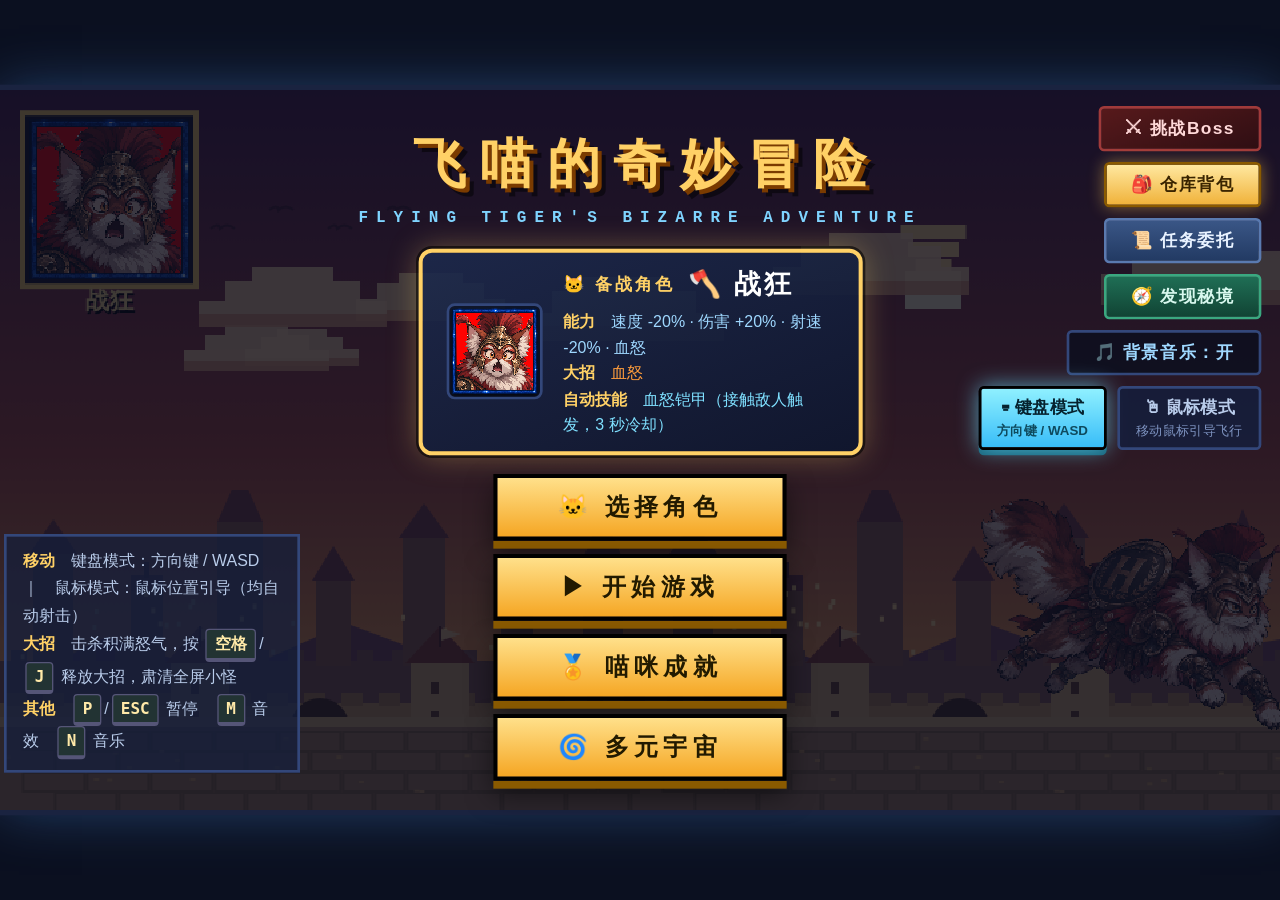
==== commit 3763552d: "新增英雄子弹风格成长系统：基础子弹满级触发风格二选一，7英雄×2风格各4形态共56种程序化弹体 - 基础子弹3级满级后三选一必出「风格觉醒」，二选一面板锁定英雄、选定不可更换 - 首次风格化强度约2倍" ====
--- a/index.html
+++ b/index.html
@@ -7,7 +7,7 @@
 <meta http-equiv="Pragma" content="no-cache">
 <meta http-equiv="Expires" content="0">
 <title>飞喵的奇妙冒险 · 横版弹幕射击</title>
-<link rel="stylesheet" href="css/style.css?v=20260919r8">
+<link rel="stylesheet" href="css/style.css?v=20260919r9">
 </head>
 <body>
 <div id="game-wrap">
@@ -333,18 +333,18 @@
 </div>
 
 <script src="js/sprites.js?v=20260917r3"></script>
-<script src="js/characters.js?v=20260914r2"></script>
-<script src="js/bulletstyles.js?v=20260919r1"></script>
-<script src="js/config.js?v=20260919r18"></script>
+<script src="js/characters.js?v=20260919r4"></script>
+<script src="js/bulletstyles.js?v=20260919r5"></script>
+<script src="js/config.js?v=20260919r19"></script>
 <script src="js/audio.js?v=20260917r1"></script>
 <script src="js/music.js?v=20260914r3"></script>
 <script src="js/achievements.js?v=20260909r2"></script>
 <script src="js/warehouse.js?v=20260914r4"></script>
 <script src="js/missions.js?v=20260914r2"></script>
-<script src="js/entities.js?v=20260919r30"></script>
+<script src="js/entities.js?v=20260919r31"></script>
 <script src="js/hazards.js?v=20260916r3"></script>
 <script src="js/bosses.js?v=20260919r13"></script>
 <script src="js/bosschallenge.js?v=20260919r4"></script>
-<script src="js/game.js?v=20260919r30"></script>
+<script src="js/game.js?v=20260919r32"></script>
 </body>
 </html>
--- a/css/style.css
+++ b/css/style.css
@@ -1628,3 +1628,156 @@
   font-size: 30px; font-weight: 900; color: #9fe8ff;
   text-shadow: 2px 2px 0 #000; margin: 8px 0 16px; letter-spacing: 2px;
 }
+
+/* ========== 子弹风格二选一 ========== */
+#stylepick {
+  position: absolute; inset: 0; z-index: 70;
+  display: flex; flex-direction: column; align-items: center; justify-content: center;
+  gap: 10px;
+  background:
+    radial-gradient(900px 420px at 50% 30%, rgba(60,90,180,.35), rgba(6,10,26,0) 70%),
+    rgba(5, 8, 22, .92);
+  overflow: hidden;
+}
+#stylepick::before {   /* 背景斜向流光 */
+  content: ''; position: absolute; inset: -40%;
+  background: conic-gradient(from 0deg at 50% 50%,
+    rgba(127,212,255,.05), rgba(255,209,102,.05), rgba(201,139,255,.06),
+    rgba(255,46,136,.05), rgba(127,212,255,.05));
+  animation: spspin 26s linear infinite;
+}
+@keyframes spspin { to { transform: rotate(360deg); } }
+.sp-head { position: relative; text-align: center; z-index: 1; }
+.sp-kicker {
+  font-size: 13px; font-weight: 900; letter-spacing: 6px; text-indent: 6px;
+  color: #8fb8e8; margin-bottom: 4px;
+}
+.sp-title {
+  font-size: 32px; font-weight: 900; letter-spacing: 8px; text-indent: 8px;
+  color: #ffd166; text-shadow: 3px 3px 0 #000, 0 0 26px rgba(255,209,102,.45);
+}
+.sp-sub { font-size: 13px; color: #a9c3e8; letter-spacing: 1px; margin-top: 6px; max-width: 760px; line-height: 1.7; }
+
+.sp-switch {
+  position: relative; z-index: 1;
+  display: flex; align-items: center; gap: 14px; margin: 2px 0 2px;
+}
+.sp-switch button {
+  width: 34px; height: 34px; border-radius: 50%;
+  font-size: 22px; font-weight: 900; line-height: 1;
+  color: #dceaff; background: #1c2b52; border: 2px solid #000;
+  box-shadow: 0 0 0 2px #4a6fa5; cursor: pointer; font-family: inherit;
+  transition: transform .1s;
+}
+.sp-switch button:hover { transform: scale(1.12); color: #ffd166; box-shadow: 0 0 0 2px #ffd166; }
+.sp-hero {
+  display: flex; align-items: center; gap: 10px;
+  background: rgba(16,26,54,.9); border: 2px solid #000;
+  box-shadow: 0 0 0 2px #3a568a; border-radius: 22px;
+  padding: 4px 16px 4px 6px;
+}
+.sp-hero img { width: 36px; height: 36px; object-fit: contain; image-rendering: pixelated; }
+.sp-hero span { font-size: 17px; font-weight: 900; color: #ffe9a8; letter-spacing: 2px; }
+.sp-base-tag { font-size: 12px !important; font-weight: 400 !important; color: #9fc0e8 !important; letter-spacing: 1px !important; }
+.sp-base-tag b { color: #c99bff; font-weight: 900; }
+
+#sp-cards { position: relative; z-index: 1; display: flex; gap: 28px; }
+.sp-card {
+  --ac: #7fd4ff;
+  position: relative;
+  width: 350px;
+  background: linear-gradient(180deg, #1b2a52 0%, #0f1936 100%);
+  border: 3px solid #000;
+  box-shadow: 0 0 0 3px var(--ac), 0 0 26px rgba(0,0,0,.6), 0 14px 30px rgba(0,0,0,.55);
+  border-radius: 6px;
+  padding: 14px 14px 12px;
+  display: flex; flex-direction: column; align-items: center; gap: 8px;
+  cursor: pointer;
+  transition: transform .13s, box-shadow .13s, opacity .18s, filter .18s;
+}
+.sp-card:hover {
+  transform: translateY(-8px) scale(1.025);
+  box-shadow: 0 0 0 3px var(--ac), 0 0 34px rgba(0,0,0,.65), 0 0 30px color-mix(in srgb, var(--ac) 45%, transparent);
+}
+.sp-badge {
+  position: absolute; top: -15px; left: -15px; z-index: 2;
+  width: 42px; height: 42px; line-height: 38px; text-align: center;
+  font-size: 24px; font-weight: 900; color: #0b1430;
+  background: var(--ac); border: 3px solid #000; border-radius: 50%;
+  box-shadow: 0 4px 10px rgba(0,0,0,.6);
+  text-shadow: none;
+}
+.sp-canvas {
+  width: 322px; height: 132px;
+  border: 2px solid #000; border-radius: 4px;
+  box-shadow: inset 0 0 0 2px rgba(120,160,230,.28);
+  background: #080f26;
+}
+.sp-name {
+  font-size: 23px; font-weight: 900; letter-spacing: 5px; text-indent: 5px;
+  color: var(--ac); text-shadow: 2px 2px 0 #000, 0 0 16px color-mix(in srgb, var(--ac) 55%, transparent);
+}
+.sp-pos { display: flex; gap: 8px; }
+.sp-pos span {
+  font-size: 12px; font-weight: 900; letter-spacing: 2px;
+  color: var(--ac); border: 1.5px solid var(--ac); border-radius: 10px;
+  padding: 2px 12px; background: rgba(10,18,44,.6);
+}
+.sp-f1 { font-size: 12.5px; color: #cfe0fa; line-height: 1.7; min-height: 42px; text-align: center; }
+.sp-form-tag {
+  margin: -2px 0 4px; text-align: center; font-size: 12px; font-weight: 700;
+  color: var(--ac); letter-spacing: 1px; text-shadow: 0 0 8px color-mix(in srgb, var(--ac) 50%, transparent);
+}
+.sp-node { cursor: pointer; transition: transform .12s; }
+.sp-node:hover { transform: translateY(-2px); }
+.sp-node:hover b { box-shadow: 0 0 10px var(--ac); }
+.sp-road {
+  display: flex; align-items: center; gap: 0; width: 100%;
+  background: rgba(8,14,34,.55); border: 1.5px solid #2a3f6d; border-radius: 6px;
+  padding: 7px 6px; justify-content: center;
+}
+.sp-node {
+  display: flex; flex-direction: column; align-items: center; gap: 2px;
+  font-size: 10.5px; color: #7f93b8; letter-spacing: 1px; white-space: nowrap;
+}
+.sp-node b {
+  width: 17px; height: 17px; line-height: 17px; text-align: center;
+  font-size: 10.5px; border-radius: 50%;
+  background: #2a3f6d; color: #9fb4d8; border: 1.5px solid #000;
+}
+.sp-node.on { color: #fff; }
+.sp-node.on b { background: var(--ac); color: #0b1430; }
+.sp-link { width: 12px; height: 2px; background: #3a568a; margin: 0 2px; margin-bottom: 14px; }
+.sp-choose {
+  font-size: 14px; font-weight: 900; letter-spacing: 4px; text-indent: 4px;
+  color: #0b1430; background: var(--ac);
+  border: 2px solid #000; border-radius: 5px;
+  padding: 7px 0; width: 100%; text-align: center;
+  box-shadow: 0 3px 0 rgba(0,0,0,.5);
+}
+.sp-picked {
+  display: none;
+  position: absolute; top: 12px; right: 12px;
+  font-size: 12px; font-weight: 900; color: #0b1430;
+  background: #7dffb0; border: 2px solid #000; border-radius: 12px;
+  padding: 3px 10px;
+}
+.sp-card.sp-sel {
+  box-shadow: 0 0 0 4px var(--ac), 0 0 44px color-mix(in srgb, var(--ac) 70%, transparent);
+}
+.sp-card.sp-sel .sp-picked { display: block; animation: sppop .18s ease-out; }
+#sp-cards.has-pick .sp-card:not(.sp-sel) { opacity: .42; filter: saturate(.4); }
+@keyframes sppop { from { transform: scale(.5); } to { transform: scale(1); } }
+
+.sp-foot {
+  position: relative; z-index: 1;
+  font-size: 12px; color: #7f97c0; letter-spacing: 1.5px; margin-top: 4px;
+}
+#sp-close {
+  position: absolute; top: 16px; right: 20px; z-index: 3;
+  width: 36px; height: 36px; border-radius: 50%;
+  font-size: 22px; font-weight: 900; line-height: 1;
+  color: #dceaff; background: rgba(28,43,82,.9); border: 2px solid #000;
+  box-shadow: 0 0 0 2px #4a6fa5; cursor: pointer; font-family: inherit;
+}
+#sp-close:hover { color: #ff8a7a; box-shadow: 0 0 0 2px #ff8a7a; }
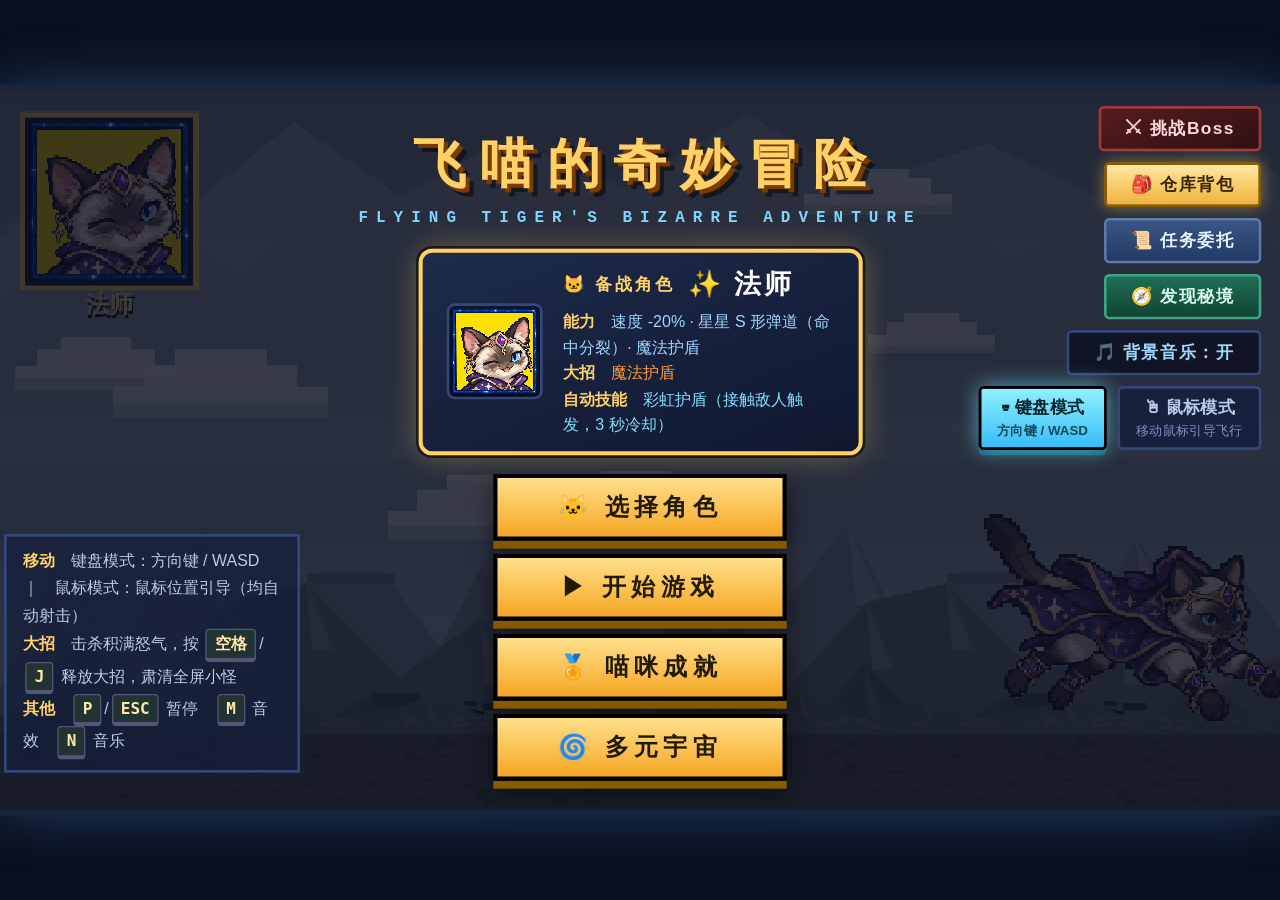
==== commit 1d1d8b38: "风格化时专属弹道合并为每向1发（正面/尾/下），元素弹与尾/下炮管保留，弹道强化卡可重新堆叠弹数 - applyFirstStyle 重置 bulletCount=1、wayLv=0；tailWay/" ====
--- a/index.html
+++ b/index.html
@@ -305,7 +305,7 @@
     <div class="sp-head">
       <div class="sp-kicker">基础子弹已达最高强度</div>
       <div class="sp-title" id="sp-title">小白 · 风格觉醒</div>
-      <div class="sp-sub">选择一条专属风格路线，立即替换全部基础弹道（多弹道 / 分裂弹 / 并行弹）；元素附加弹不受影响，风格一旦选定不可更换</div>
+      <div class="sp-sub">选择一条专属风格路线，专属弹道合并为每向 1 发风格弹（元素附加弹、尾部/下部炮管保留，后续可用「弹道强化」重新扩展）；风格一旦选定不可更换</div>
     </div>
     <div class="sp-switch">
       <button id="sp-prev" type="button">‹</button>
@@ -333,8 +333,8 @@
 </div>
 
 <script src="js/sprites.js?v=20260917r3"></script>
-<script src="js/characters.js?v=20260919r4"></script>
-<script src="js/bulletstyles.js?v=20260919r5"></script>
+<script src="js/characters.js?v=20260919r5"></script>
+<script src="js/bulletstyles.js?v=20260919r6"></script>
 <script src="js/config.js?v=20260919r19"></script>
 <script src="js/audio.js?v=20260917r1"></script>
 <script src="js/music.js?v=20260914r3"></script>
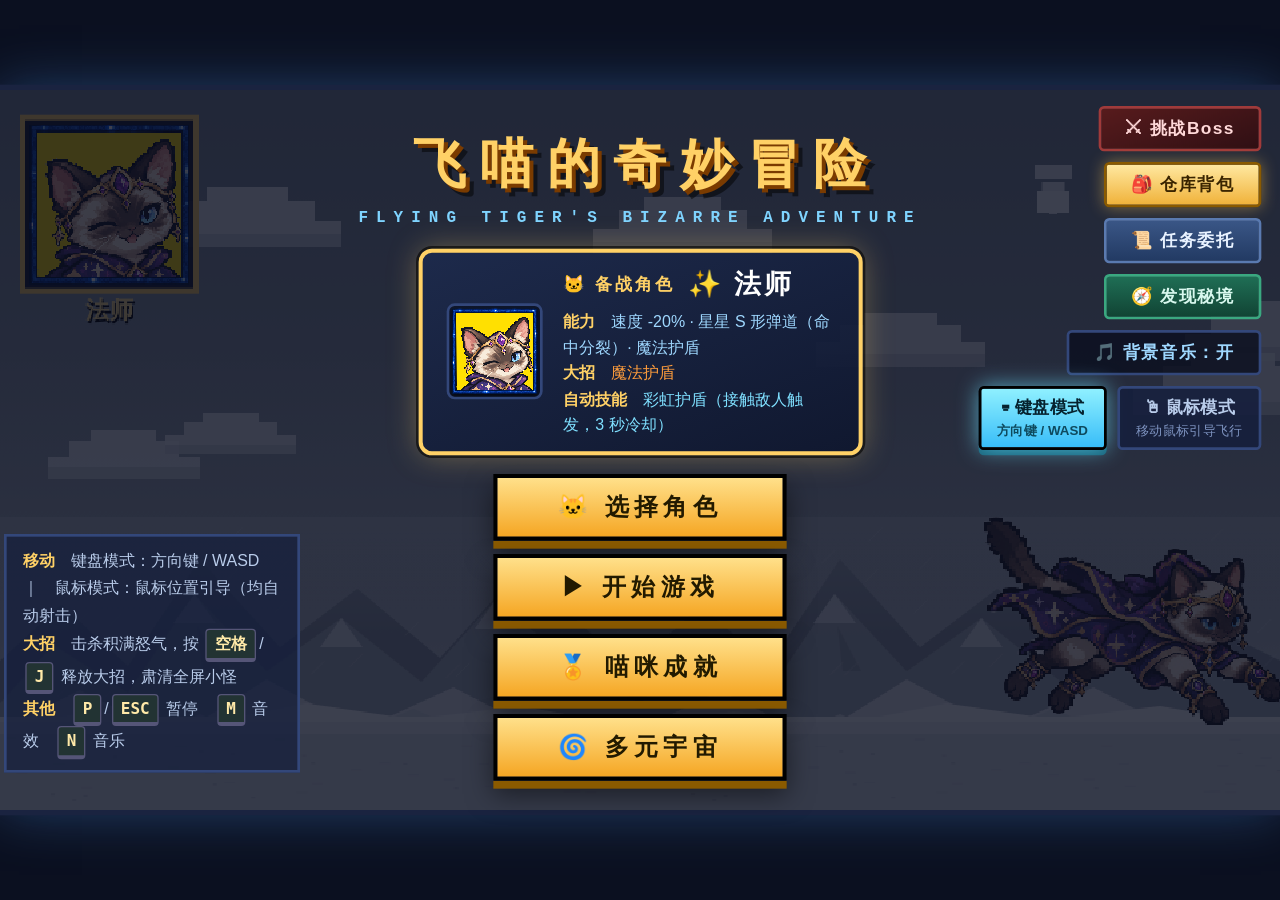
==== commit b164f875: "风格觉醒最早第4轮出现且专属子弹成长移出推荐位；Boss战玩家子弹透明度0.5、Boss弹幕期0.3 - cbullet 移除 guaranteed：专属子弹成长（含基础成长/风格觉醒/风格强化）不再" ====
--- a/index.html
+++ b/index.html
@@ -333,9 +333,9 @@
 </div>
 
 <script src="js/sprites.js?v=20260917r3"></script>
-<script src="js/characters.js?v=20260919r5"></script>
+<script src="js/characters.js?v=20260919r6"></script>
 <script src="js/bulletstyles.js?v=20260919r6"></script>
-<script src="js/config.js?v=20260919r19"></script>
+<script src="js/config.js?v=20260919r20"></script>
 <script src="js/audio.js?v=20260917r1"></script>
 <script src="js/music.js?v=20260914r3"></script>
 <script src="js/achievements.js?v=20260909r2"></script>
@@ -345,6 +345,6 @@
 <script src="js/hazards.js?v=20260916r3"></script>
 <script src="js/bosses.js?v=20260919r13"></script>
 <script src="js/bosschallenge.js?v=20260919r4"></script>
-<script src="js/game.js?v=20260919r32"></script>
+<script src="js/game.js?v=20260919r33"></script>
 </body>
 </html>
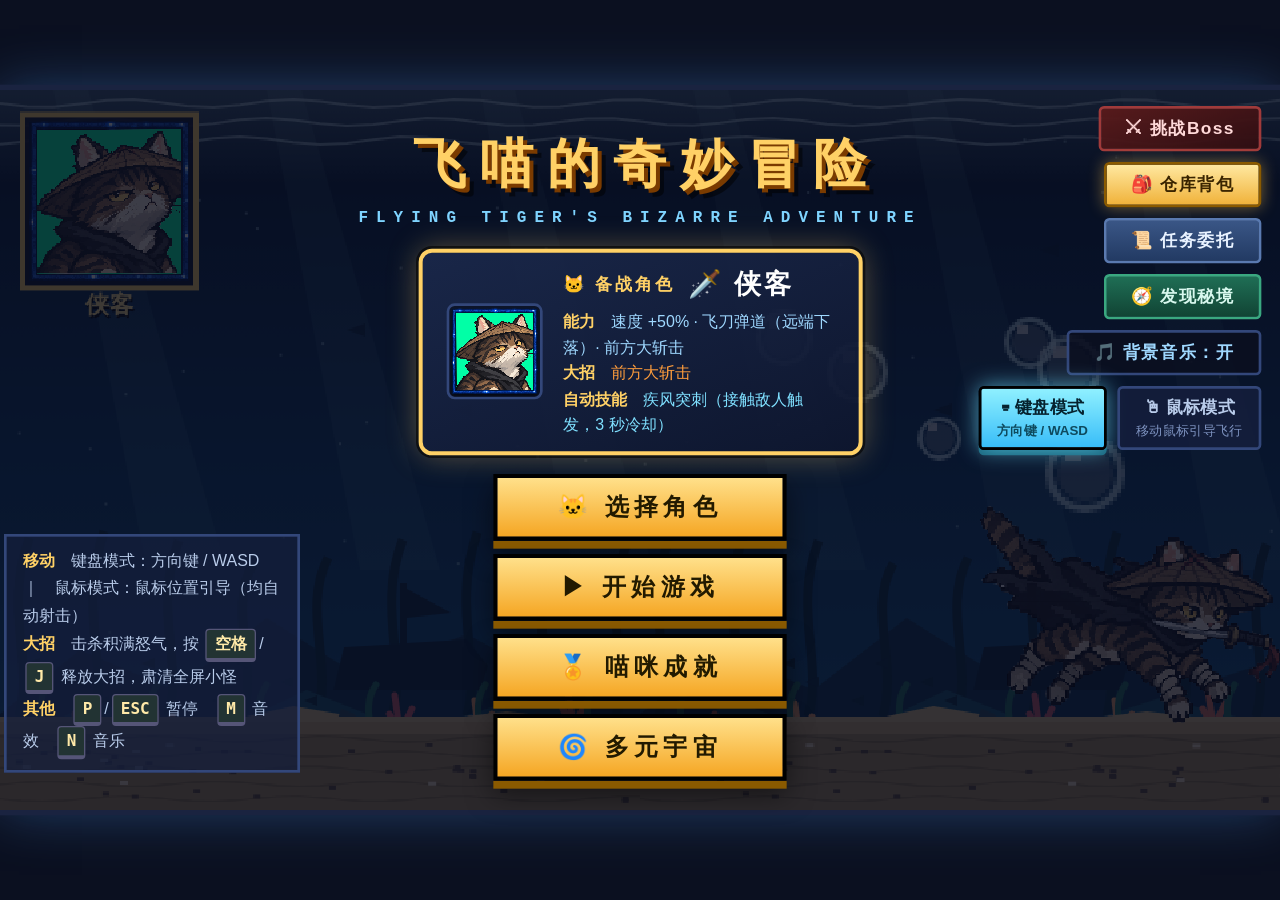
==== commit 120895ff: "基础子弹成长从3次扩展到6次，满6次后才可进行风格觉醒 - 非小白英雄：前3次形态进化，第4-6次最终形态精炼，每次伤害+3；反弹类反弹次数仅前3次成长  - 小白 tier 卡：3阶扩展为6阶（第1" ====
--- a/index.html
+++ b/index.html
@@ -333,18 +333,18 @@
 </div>
 
 <script src="js/sprites.js?v=20260917r3"></script>
-<script src="js/characters.js?v=20260919r6"></script>
+<script src="js/characters.js?v=20260919r7"></script>
 <script src="js/bulletstyles.js?v=20260919r6"></script>
-<script src="js/config.js?v=20260919r20"></script>
+<script src="js/config.js?v=20260919r21"></script>
 <script src="js/audio.js?v=20260917r1"></script>
 <script src="js/music.js?v=20260914r3"></script>
-<script src="js/achievements.js?v=20260909r2"></script>
+<script src="js/achievements.js?v=20260919r3"></script>
 <script src="js/warehouse.js?v=20260914r4"></script>
 <script src="js/missions.js?v=20260914r2"></script>
-<script src="js/entities.js?v=20260919r31"></script>
+<script src="js/entities.js?v=20260919r32"></script>
 <script src="js/hazards.js?v=20260916r3"></script>
 <script src="js/bosses.js?v=20260919r13"></script>
 <script src="js/bosschallenge.js?v=20260919r4"></script>
-<script src="js/game.js?v=20260919r33"></script>
+<script src="js/game.js?v=20260919r34"></script>
 </body>
 </html>
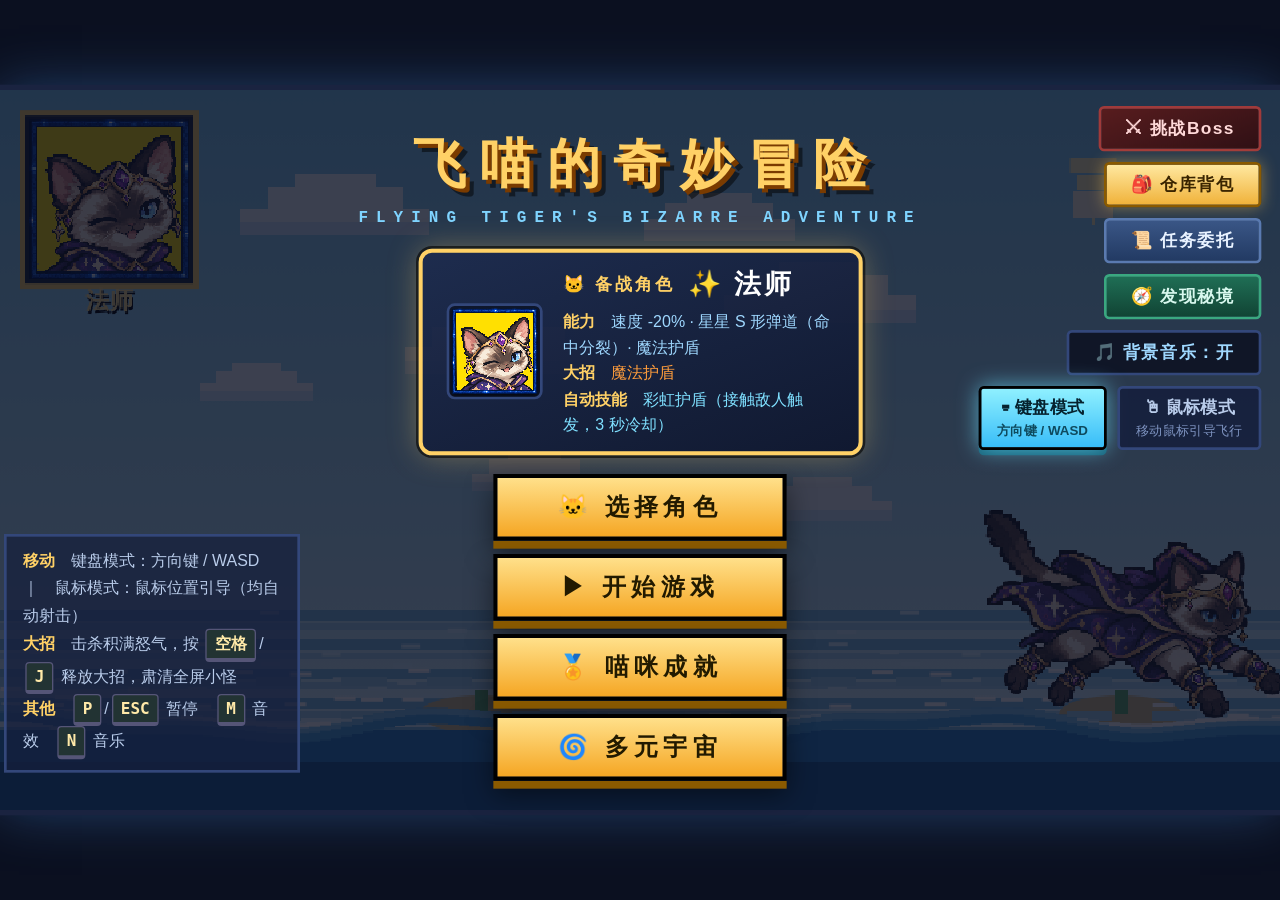
==== commit 01dbb6ec: "新增魅影、英雄觉醒子弹、全Boss讨伐三批成就（共41个） - 魅影成就6个：幽魂弹累计/穿透击杀、百鬼夜行释放与击杀、大招中击败Boss、到达第10轮  - 觉醒子弹成就7个：首次觉醒、形态跃迁、终" ====
--- a/index.html
+++ b/index.html
@@ -333,18 +333,18 @@
 </div>
 
 <script src="js/sprites.js?v=20260917r3"></script>
-<script src="js/characters.js?v=20260919r7"></script>
+<script src="js/characters.js?v=20260919r8"></script>
 <script src="js/bulletstyles.js?v=20260919r6"></script>
 <script src="js/config.js?v=20260919r21"></script>
 <script src="js/audio.js?v=20260917r1"></script>
 <script src="js/music.js?v=20260914r3"></script>
-<script src="js/achievements.js?v=20260919r3"></script>
+<script src="js/achievements.js?v=20260919r5"></script>
 <script src="js/warehouse.js?v=20260914r4"></script>
 <script src="js/missions.js?v=20260914r2"></script>
 <script src="js/entities.js?v=20260919r32"></script>
 <script src="js/hazards.js?v=20260916r3"></script>
 <script src="js/bosses.js?v=20260919r13"></script>
 <script src="js/bosschallenge.js?v=20260919r4"></script>
-<script src="js/game.js?v=20260919r34"></script>
+<script src="js/game.js?v=20260919r35"></script>
 </body>
 </html>
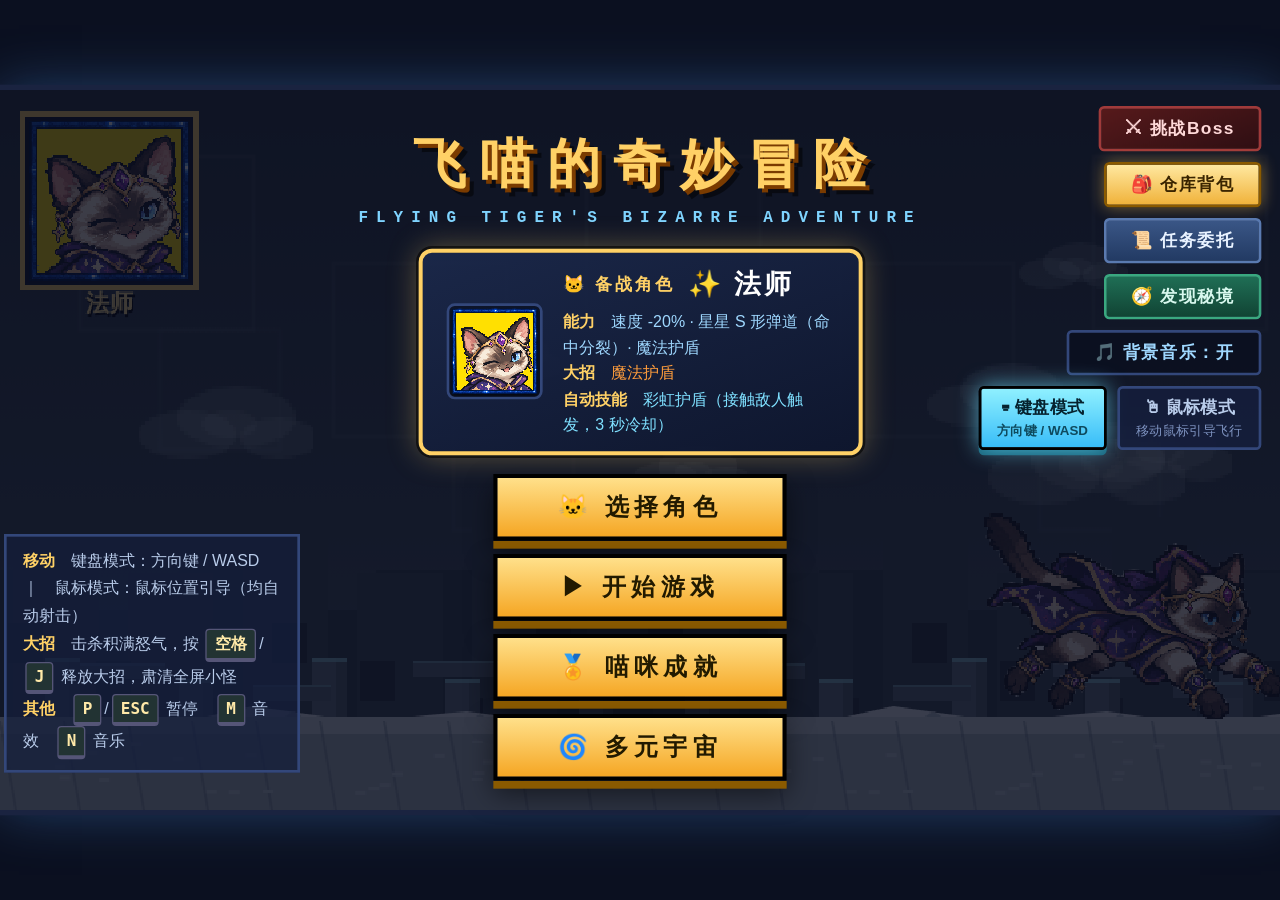
==== commit e29332a9: "新增觉醒路线专精、觉醒总览、Boss极限挑战三批成就（共179个，总数278） - 14条觉醒路线各5个：初醒/终态/一命/残血/无伤，共70个  - 觉醒总览9个：觉醒选边、十二层猫猫、双线猫猫、七" ====
--- a/index.html
+++ b/index.html
@@ -333,12 +333,12 @@
 </div>
 
 <script src="js/sprites.js?v=20260917r3"></script>
-<script src="js/characters.js?v=20260919r8"></script>
+<script src="js/characters.js?v=20260920r9"></script>
 <script src="js/bulletstyles.js?v=20260919r6"></script>
 <script src="js/config.js?v=20260919r21"></script>
 <script src="js/audio.js?v=20260917r1"></script>
 <script src="js/music.js?v=20260914r3"></script>
-<script src="js/achievements.js?v=20260919r5"></script>
+<script src="js/achievements.js?v=20260920r6"></script>
 <script src="js/warehouse.js?v=20260914r4"></script>
 <script src="js/missions.js?v=20260914r2"></script>
 <script src="js/entities.js?v=20260919r32"></script>
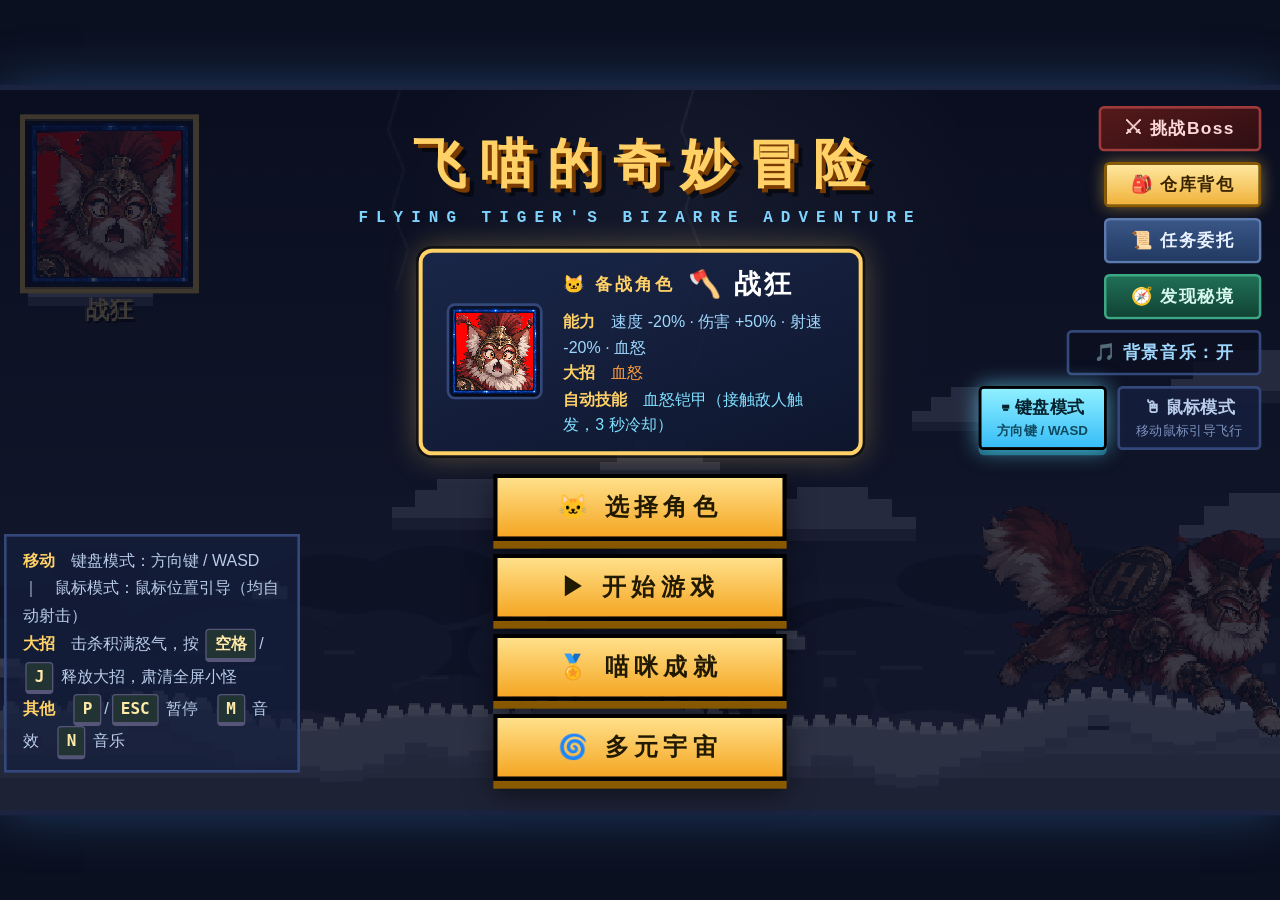
==== commit 1625f429: "战狂/法师被动与大招期间可射击，战狂初始伤害15且基础成长每次+4 战狂被动血怒铠甲开启期间全程不停火，大招血怒期间可射击；铠甲反弹血怒子弹改导弹式追踪，锁定原攻击者，死亡/消失则改选场上其他敌人，小" ====
--- a/index.html
+++ b/index.html
@@ -333,7 +333,7 @@
 </div>
 
 <script src="js/sprites.js?v=20260917r3"></script>
-<script src="js/characters.js?v=20260920r9"></script>
+<script src="js/characters.js?v=20260920r11"></script>
 <script src="js/bulletstyles.js?v=20260919r6"></script>
 <script src="js/config.js?v=20260919r21"></script>
 <script src="js/audio.js?v=20260917r1"></script>
@@ -341,10 +341,10 @@
 <script src="js/achievements.js?v=20260920r6"></script>
 <script src="js/warehouse.js?v=20260914r4"></script>
 <script src="js/missions.js?v=20260914r2"></script>
-<script src="js/entities.js?v=20260919r32"></script>
+<script src="js/entities.js?v=20260920r33"></script>
 <script src="js/hazards.js?v=20260916r3"></script>
 <script src="js/bosses.js?v=20260919r13"></script>
 <script src="js/bosschallenge.js?v=20260919r4"></script>
-<script src="js/game.js?v=20260919r35"></script>
+<script src="js/game.js?v=20260920r36"></script>
 </body>
 </html>
